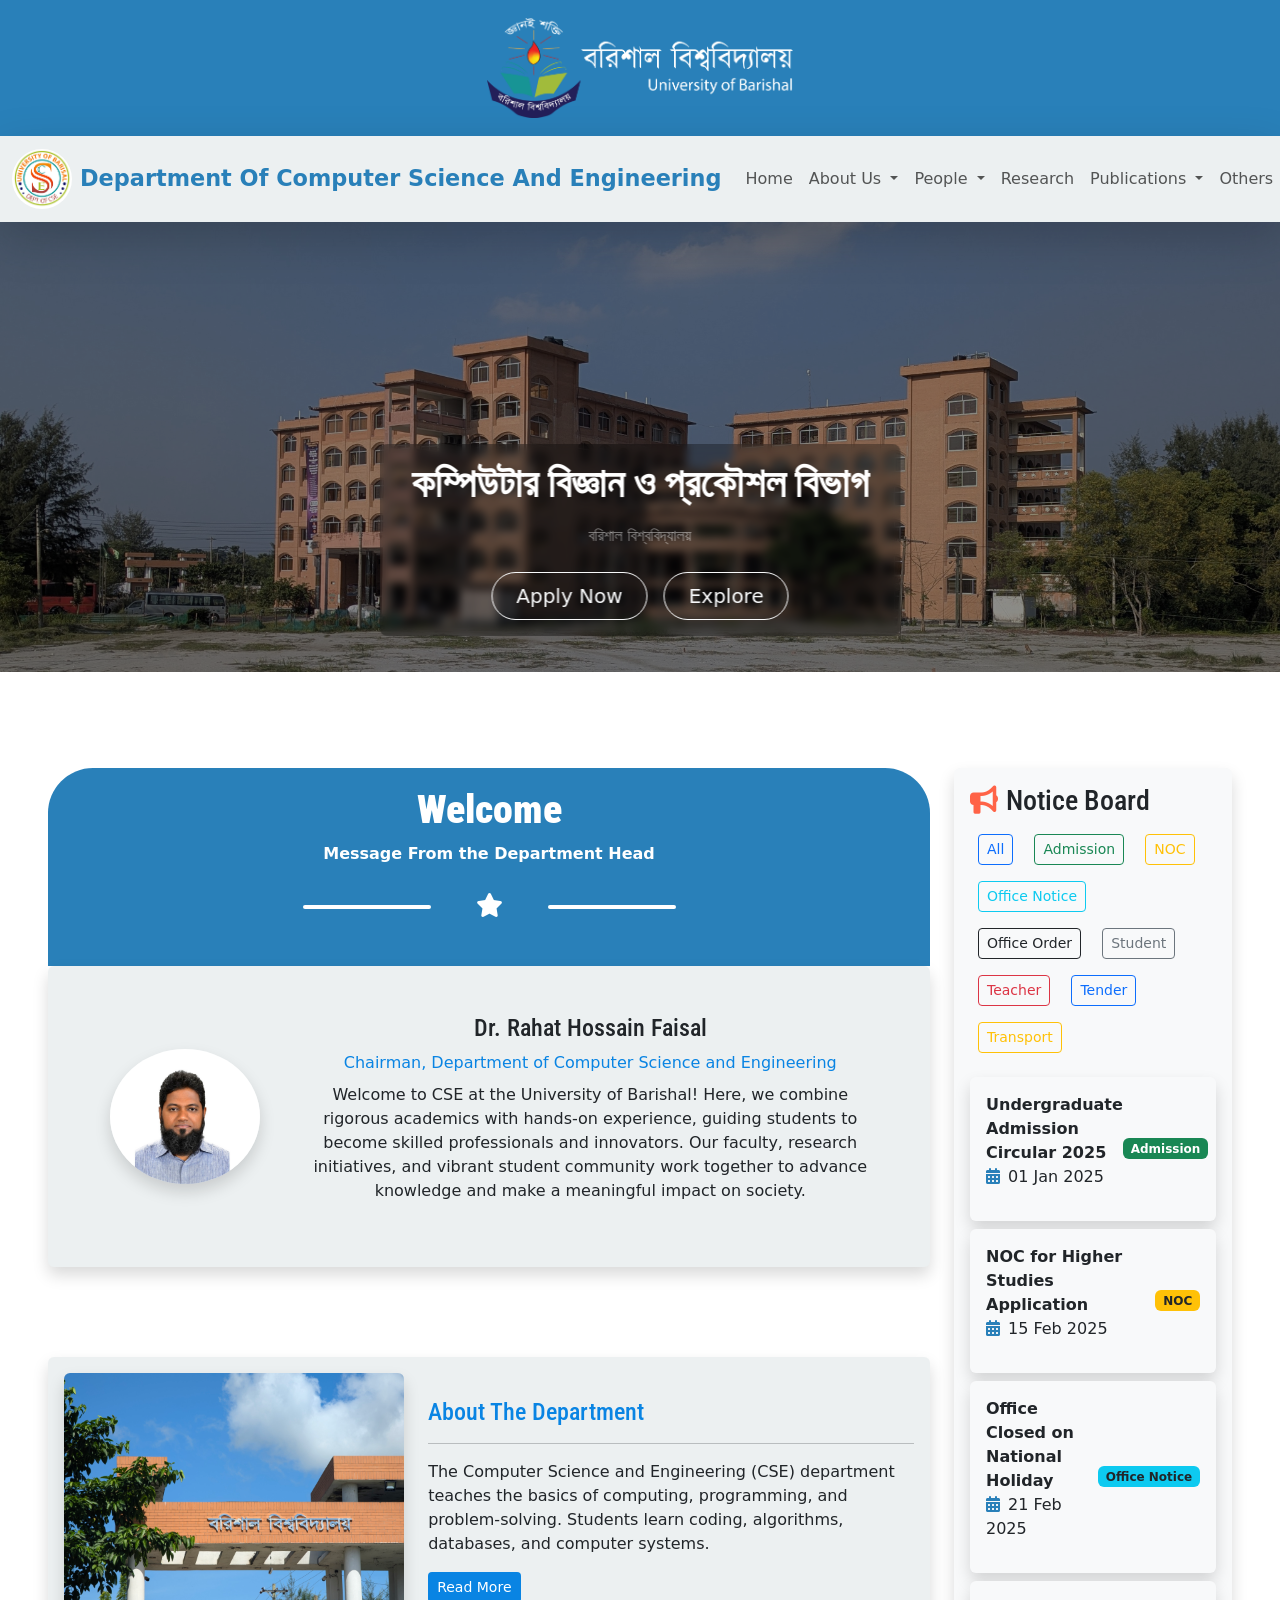
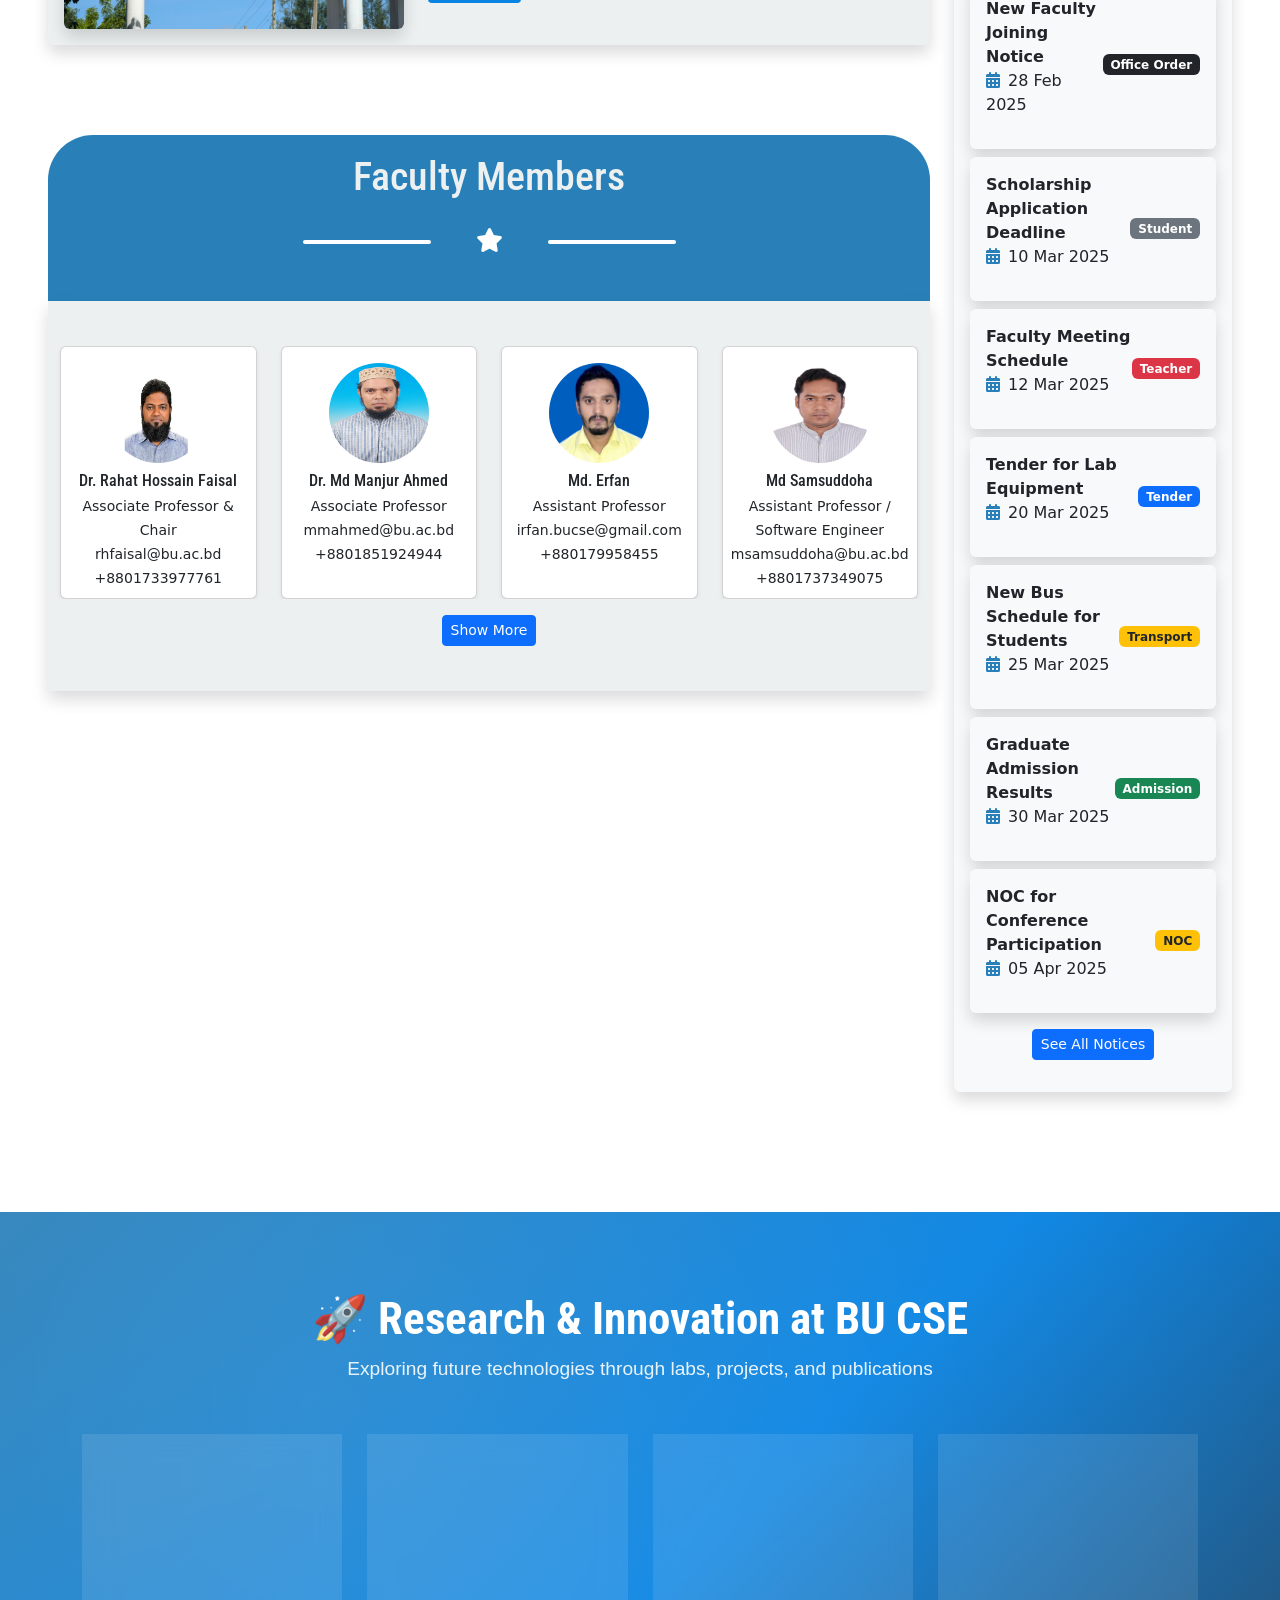
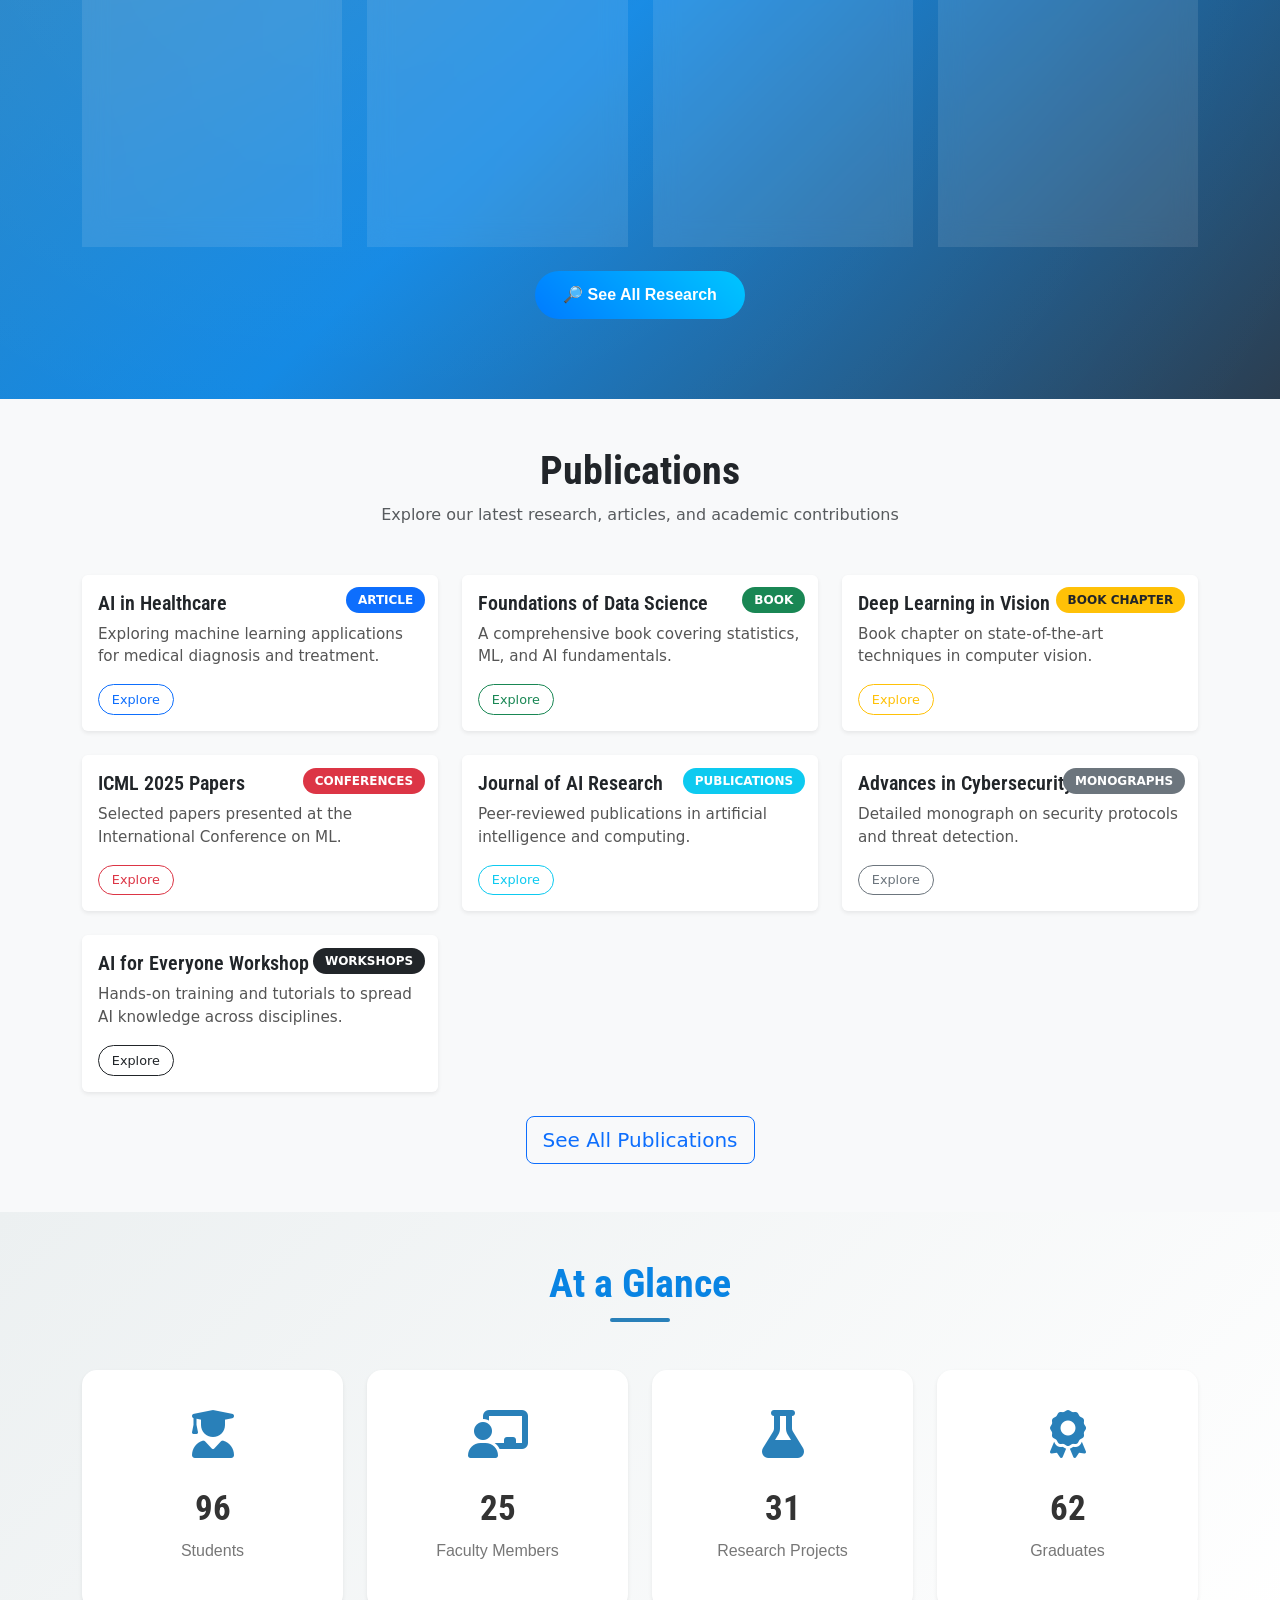
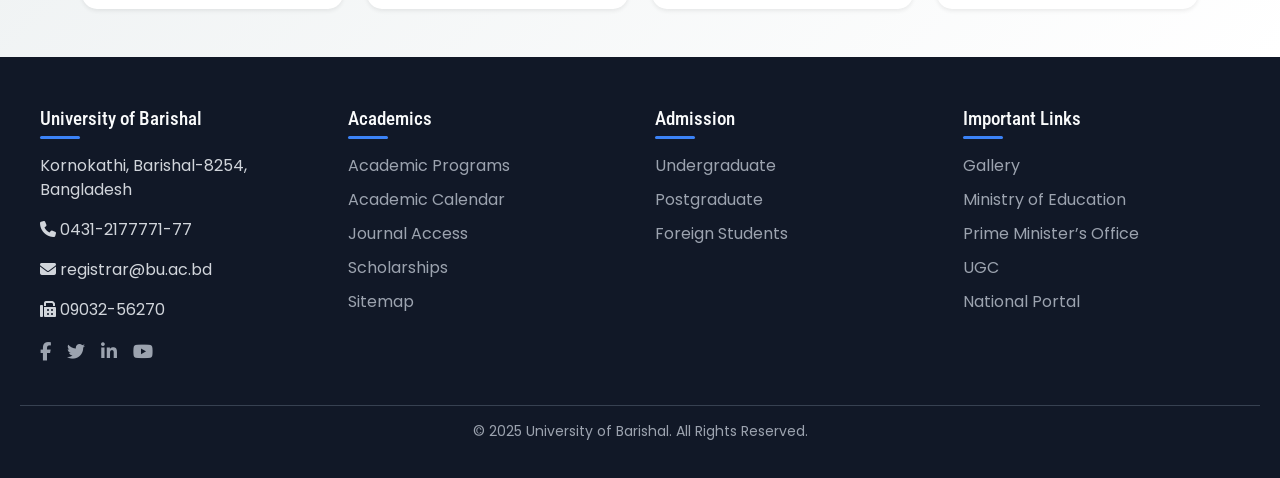
==== index.html @ ca5738fb "ADD All file" ====
<!DOCTYPE html>
<html lang="en">
<head>
    <meta charset="UTF-8">
    <meta name="viewport" content="width=device-width, initial-scale=1.0, maximum-scale=1.0, user-scalable=no">

    
    <link rel="stylesheet" href="style.css">
    
    <link rel="stylesheet" href="https://cdnjs.cloudflare.com/ajax/libs/font-awesome/6.4.0/css/all.min.css">
    <link rel="stylesheet" href="https://cdn.jsdelivr.net/npm/bootstrap-icons@1.10.5/font/bootstrap-icons.css">
    <link href="https://cdn.jsdelivr.net/npm/bootstrap@5.3.7/dist/css/bootstrap.min.css" rel="stylesheet" integrity="sha384-LN+7fdVzj6u52u30Kp6M/trliBMCMKTyK833zpbD+pXdCLuTusPj697FH4R/5mcr" crossorigin="anonymous">
    <link href="https://fonts.googleapis.com/css2?family=Poppins:wght@700&display=swap" rel="stylesheet">
    <link href="https://fonts.googleapis.com/css2?family=Roboto+Condensed:wght@400;700&display=swap" rel="stylesheet">

    <!-- AOS CSS -->
<link href="https://cdn.jsdelivr.net/npm/aos@2.3.4/dist/aos.css" rel="stylesheet">

<!-- AOS JS -->
<script src="https://cdn.jsdelivr.net/npm/aos@2.3.4/dist/aos.js"></script>


<link rel="icon" href="img/bu_logo.png" type="image/x-icon">


    <title>Home |  BU CSE </title>

</head>


<body>


    
    <!-- navbar cover -->
<div class="nav_cover" >
    <a href="index.html" class="navbar-brand ">
        <img data-aos="fade-left" src="img/cover_logo.png" class="img-fluid " alt="Bu_logo" style="max-height: 100px; width:auto;">
    </a>
</div>




<!-- Bootstrap Navbar -->
<nav class="navbar navbar-expand-lg sticky-top shadow-lg" id="nav_bar">
  <div class="container-fluid">

    <!-- Logo + Department Name -->
    <a class="navbar-brand d-flex align-items-center" href="index.html">
      <img src="img/cse.jpg" alt="Bu_logo" style="max-height: 60px; width:auto; border-radius: 50%;" class="me-2">
      <span class="dept_name d-none d-md-inline" data-aos="slide-down">Department Of Computer Science And Engineering</span>
    </a>

    <!-- Hamburger Button for Mobile -->
    <button class="navbar-toggler" type="button" data-bs-toggle="collapse" data-bs-target="#navbarMenu" 
      aria-controls="navbarMenu" aria-expanded="false" aria-label="Toggle navigation">
      <span class="navbar-toggler-icon"></span>
    </button>

    <!-- Collapsible Menu -->
    <div class="collapse navbar-collapse" id="navbarMenu">
      <ul class="navbar-nav ms-auto mb-2 mb-lg-0">

        <!-- Home -->
        <li class="nav-item">
          <a class="nav-link" href="index.html">Home</a>
        </li>

        <!-- About Us -->
        <li class="nav-item dropdown">
          <a class="nav-link dropdown-toggle" href="#" id="aboutDropdown" role="button" data-bs-toggle="dropdown">
            About Us
          </a>
          <ul class="dropdown-menu">
            <li><a class="dropdown-item" href="#head-message">Message From Department Head</a></li>
            <li><a class="dropdown-item" href="#about-department">About The Department </a></li>
            <li><a class="dropdown-item" href="about.html">Vision & Mission</a></li>
            <li><a class="dropdown-item" href="about.html">Achievements</a></li>
          </ul>
        </li>

        <!-- Faculty -->
        <li class="nav-item dropdown">
          <a class="nav-link dropdown-toggle" href="#" id="facultyDropdown" role="button" data-bs-toggle="dropdown">
            People
          </a>
          <ul class="dropdown-menu">
            <li><a class="dropdown-item" href="people.html">Faculty</a></li>
            <li><a class="dropdown-item" href="people.html">Officers</a></li>
            <li><a class="dropdown-item" href="people.html">Staff</a></li>
          </ul>
        </li>


           <!-- Research -->
        <li class="nav-item">
          <a class="nav-link " href="research.html" >
            Research
          </a>
        </li>



    <!-- Programs -->
        <li class="nav-item dropdown">
          <a class="nav-link dropdown-toggle" href="#" id="programsDropdown" role="button" data-bs-toggle="dropdown">
            Publications
          </a>
          <ul class="dropdown-menu">
                <li><a class="dropdown-item" href="publication.html">Articles</a></li>
                <li><a class="dropdown-item" href="publication.html">Books</a></li>
                <li><a class="dropdown-item" href="publication.html">Book Chapters</a></li>
                <li><a class="dropdown-item" href="publication.html">Conferences</a></li>
                <li><a class="dropdown-item" href="publication.html">Publications</a></li>
                <li><a class="dropdown-item" href="publication.html">Monographs</a></li>
                <li><a class="dropdown-item" href="publication.html">Workshops</a></li>
        </ul>

        </li>

      <!-- Faculty -->
        <li class="nav-item dropdown">
          <a class="nav-link dropdown-toggle" href="#" id="facultyDropdown" role="button" data-bs-toggle="dropdown">
            Others
          </a>
          <ul class="dropdown-menu">
            <li><a class="dropdown-item" href="Curriculum.html">Curriculum</a></li>
            <li><a class="dropdown-item" href="Seminar.html"> Seminar/Workshop</a></li>
            <li><a class="dropdown-item" href="Chitizens.html">Chitizens Charter</a></li>
            <li><a class="dropdown-item" href="Alumni.html">Alumni</a></li>

          </ul>
        </li>
    
        <!-- Contact -->
        <li class="nav-item">
          <a class="nav-link" href="contact.html">Contact</a>
        </li>

      </ul>
    </div>
  </div>
</nav>



<!-- here start the Slideshow -->



<div class="slideshow" data-aos="flip-up">
</div>


<span class="slideshow_content text-center">
  <h1 data-aos="fade-down" class="fw-bold text-white mb-3">
    কম্পিউটার বিজ্ঞান ও প্রকৌশল বিভাগ
  </h1>
  <p data-aos="fade-up" class="text-white-50 mb-4">
    বরিশাল বিশ্ববিদ্যালয়
  </p>
  
  <div data-aos="zoom-in" class="d-flex justify-content-center gap-3">
    <a href="#" class="btn btn-outline-light btn-lg px-4 rounded-pill custom-btn">
      Apply Now
    </a>
    <a href="#" class="btn btn-outline-light btn-lg px-4 rounded-pill custom-btn">
      Explore
    </a>
  </div>
</span>








<!-- here Start the main part -->


<section class="container-fluid my-5 p-5 ">

  <div class="row">

    <!-- Main Content (80%) -->
    <div class="col-12 col-lg-9 mb-4">


      <div class="welcome-info">
        <h1>Welcome</h1>
        <b>Message From the Department Head</b>

      <div class="devide">
        <div class="bar"> </div>
        <div><i class="fas fa-star" style="color: #fff; font-size:1.5rem"></i></div>
        <div class="bar"> </div>

      </div>

      </div>
      
     

<!-- Chairman Section -->
<section data-aos="fade-left" id="head-message" class="welcome container-fluid p-5 shadow rounded shine">

  <div class="row align-items-center">
    <!-- Image / Profile -->
    <div class="col-md-3 text-center">
      <span class="image">
        <img src="img/chairman.jpg" alt="Chairman" class="img-fluid rounded-circle shadow" style="max-width:150px;">
      </span>
    </div>

    <!-- Info -->
    <div class="col-md-9 chairman_info">
      <h1 class="h4">Dr. Rahat Hossain Faisal</h1>
      <p class=" mb-2 post"  >Chairman, Department of Computer Science and Engineering</p>
      <p>
        Welcome to CSE at the University of Barishal! Here, 
        we combine rigorous academics with hands-on experience, 
        guiding students to become skilled professionals and innovators. 
        Our faculty, research initiatives,
        and vibrant student community work together to advance knowledge and make a meaningful impact on society.
      </p>
    </div>
  </div>

</section>


<!-- About Section -->
<section data-aos="fade-up" class="mt-4" id="about-department">
  <div class="about shadow shine p-3 rounded">
    <div class="row g-4 align-items-center">

      <!-- Image -->
      <div class="col-12 col-md-5 text-center">
        <img class="img-fluid rounded shadow" src="img/slide1.jpg" alt="">
      </div>

      <!-- Content -->
      <div class="col-12 col-md-7 about-content">
        <h1 class="h4 text-center text-md-start">About The Department</h1>
        <hr>
        <p>
          The Computer Science and Engineering (CSE) department teaches the basics of computing, programming, and problem-solving. 
          Students learn coding, algorithms, databases, and computer systems.
        </p>
        <p id="moreText" style="display: none;">
          The department also covers modern topics like Artificial Intelligence and Cybersecurity. 
          Practical labs and projects help students improve technical skills. 
          Graduates can work in software development, data analysis, or IT fields. 
          CSE is a fast-growing area that prepares students for technology-driven careers.
        </p>
        <div class="text-center text-md-start">
          <button class="btn  btn-sm" id="readMoreBtn" style="background-color: #0984e3; color:white;">Read More</button>
        </div>
      </div>

    </div>
  </div>
</section>







  <div class="faculty-start">


<h1>Faculty Members</h1>
 <div class="devide">
        <div class="bar"> </div>
        <div><i class="fas fa-star" style="color: #fff; font-size:1.5rem"></i></div>
        <div class="bar"> </div>

      </div>

  </div>

<section class="faculty container  shadow  " id="faculty">

  <div class="row g-4" id="facultyRow">

    <!-- Faculty Card 1 (Chair) -->
    <div class="col-12 col-md-6 col-lg-3 faculty-card shine " data-aos="fade-up">
      <div class="card h-100 shadow-sm text-center">
        <img src="img/chairman.jpg" class="card-img-top img-fluid rounded-circle mx-auto mt-3" style="width:100px; height:100px;" alt="Dr. Rahat Hossain Faisal">
        <div class="card-body p-2">
          <h6 class="card-title mb-1">Dr. Rahat Hossain Faisal</h6>
          <p class="mb-0"><small>Associate Professor & Chair</small></p>
          <p class="mb-0"><small>rhfaisal@bu.ac.bd</small></p>
          <p class="mb-0"><small>+8801733977761</small></p>
        </div>
      </div>
    </div>

    <!-- Faculty Card 2 (Associate Professor) -->
    <div class="col-12 col-md-6 col-lg-3 faculty-card shine " data-aos="fade-up">
      <div class="card h-100 shadow-sm text-center">
        <img src="img/monjur.jpg" class="card-img-top img-fluid rounded-circle mx-auto mt-3" style="width:100px; height:100px;" alt="Dr. Md Manjur Ahmed">
        <div class="card-body p-2">
          <h6 class="card-title mb-1">Dr. Md Manjur Ahmed</h6>
          <p class="mb-0"><small>Associate Professor</small></p>
          <p class="mb-0"><small>mmahmed@bu.ac.bd</small></p>
          <p class="mb-0"><small>+8801851924944</small></p>
        </div>
      </div>
    </div>

    <!-- Faculty Card 3 (Assistant Professor) -->
    <div class="col-12 col-md-6 col-lg-3 faculty-card shine " data-aos="fade-up">
      <div class="card h-100 shadow-sm text-center">
        <img src="img/irfan.jpeg" class="card-img-top img-fluid rounded-circle mx-auto mt-3" style="width:100px; height:100px;" alt="Md. Erfan">
        <div class="card-body p-2">
          <h6 class="card-title mb-1">Md. Erfan</h6>
          <p class="mb-0"><small>Assistant Professor</small></p>
          <p class="mb-0"><small>irfan.bucse@gmail.com</small></p>
          <p class="mb-0"><small>+880179958455</small></p>
        </div>
      </div>
    </div>

    <!-- Faculty Card 4 (Assistant Professor) -->
    
    <div class="col-12 col-md-6 col-lg-3 faculty-card shine " data-aos="fade-up">
      <div class="card h-100 shadow-sm text-center">
        <img src="img/sams.jpg" class="card-img-top img-fluid rounded-circle mx-auto mt-3" style="width:100px; height:100px;" alt="Md Samsuddoha">
        <div class="card-body p-2">
          <h6 class="card-title mb-1">Md Samsuddoha</h6>
          <p class="mb-0"><small>Assistant Professor / Software Engineer</small></p>
          <p class="mb-0"><small>msamsuddoha@bu.ac.bd</small></p>
          <p class="mb-0"><small>+8801737349075</small></p>


       
          
        </div>
      </div>
    </div>

    <!-- Hidden Faculty Cards -->
    <div class="col-12 col-md-6 col-lg-3 faculty-card shine d-none" data-aos="fade-up">
      <div class="card h-100 shadow-sm text-center">
        <img src="img/mustafij.jpg" class="card-img-top img-fluid rounded-circle mx-auto mt-3" style="width:100px; height:100px;" alt="Md Mostafijur Rahman">
        <div class="card-body p-2">
          <h6 class="card-title mb-1">Md Mostafijur Rahman</h6>
          <p class="mb-0"><small>Assistant Professor</small></p>
          <p class="mb-0"><small>mostafij.csebu@gmail.com</small></p>
          <p class="mb-0"><small>+8801739097182</small></p>
        

        </div>
      </div>
    </div>

    <div class="col-12 col-md-6 col-lg-3 faculty-card shine d-none" data-aos="fade-up">
      <div class="card h-100 shadow-sm text-center">
        <img src="img/tania.jpg" class="card-img-top img-fluid rounded-circle mx-auto mt-3" style="width:100px; height:100px;" alt="Dr. Tania Islam">
        <div class="card-body p-2">
          <h6 class="card-title mb-1">Dr. Tania Islam</h6>
          <p class="mb-0"><small>Assistant Professor</small></p>
          <p class="mb-0"><small>tania.bd.09@gmail.com</small></p>
          <p class="mb-0"><small>+8801059505136</small></p>
        </div>
      </div>
    </div>

    <div class="col-12 col-md-6 col-lg-3 faculty-card shine d-none" data-aos="fade-up">
      <div class="card h-100 shadow-sm text-center">
        <img src="img/sohely.jpg" class="card-img-top img-fluid rounded-circle mx-auto mt-3" style="width:100px; height:100px;" alt="Sohely Jahan">
        <div class="card-body p-2">
          <h6 class="card-title mb-1">Sohely Jahan</h6>
          <p class="mb-0"><small>Assistant Professor</small></p>
          <p class="mb-0"><small>sojahan@bu.ac.bd</small></p>
          <p class="mb-0"><small>+8801317419066</small></p>
        </div>
      </div>
    </div>

    <div class="col-12 col-md-6 col-lg-3 faculty-card shine d-none" data-aos="fade-up">
      <div class="card h-100 shadow-sm text-center">
        <img src="img/asif.jpg" class="card-img-top img-fluid rounded-circle mx-auto mt-3" style="width:100px; height:100px;" alt="Md. Rashid Al Asif">
        <div class="card-body p-2">
          <h6 class="card-title mb-1">Md. Rashid Al Asif</h6>
          <p class="mb-0"><small>Assistant Professor</small></p>
          <p class="mb-0"><small>mraasif@bu.ac.bd</small></p>
          <p class="mb-0"><small>+8801734528367</small></p>
        </div>
      </div>
    </div>

    <div class="col-12 col-md-6 col-lg-3 faculty-card shine d-none" data-aos="fade-up">
      <div class="card h-100 shadow-sm text-center">
        <img src="img/noor.png" class="card-img-top img-fluid rounded-circle mx-auto mt-3" style="width:100px; height:100px;" alt="Md Mahbub E Noor">
        <div class="card-body p-2">
          <h6 class="card-title mb-1">Md Mahbub E Noor</h6>
          <p class="mb-0"><small>Assistant Professor</small></p>
          <p class="mb-0"><small>mmenoor@bu.ac.bd</small></p>
          <p class="mb-0"><small>+8801718916201</small></p>
        </div>
      </div>
    </div>

  </div>

  <div class="text-center mt-3">
    <button id="showMoreFaculty" class="btn btn-primary btn-sm">Show More</button>
  </div>
</section>





      



    </div>






    <!-- Notice Board / Events (20%) -->
    <div class="col-12 col-lg-3 mb-4">


      <div class="p-3 shadow rounded bg-light">

        
<h3><i class="fas fa-bullhorn" style="color: tomato; margin-right: 8px;"></i>Notice Board</h3>
<!-- Filter Buttons -->
<div class="mb-3">
  <button class="btn btn-sm btn-outline-primary filter-btn m-2" data-type="all">All</button>
  <button class="btn btn-sm btn-outline-success filter-btn m-2 " data-type="Admission">Admission</button>
  <button class="btn btn-sm btn-outline-warning filter-btn m-2 " data-type="NOC">NOC</button>
  <button class="btn btn-sm btn-outline-info filter-btn m-2 " data-type="Office Notice">Office Notice</button>
  <button class="btn btn-sm btn-outline-dark filter-btn m-2 " data-type="Office Order">Office Order</button>
  <button class="btn btn-sm btn-outline-secondary filter-btn m-2 " data-type="Student">Student</button>
  <button class="btn btn-sm btn-outline-danger filter-btn m-2 " data-type="Teacher">Teacher</button>
  <button class="btn btn-sm btn-outline-primary filter-btn m-2 " data-type="Tender">Tender</button>
  <button class="btn btn-sm btn-outline-warning filter-btn m-2 " data-type="Transport">Transport</button>
</div>

<!-- Notices List -->
<ul class="list-unstyled" id="noticeList">

  <!-- Admission -->
  <li data-aos="fade-left">
    <div class="notice_content shadow my-2 p-3 rounded bg-light d-flex justify-content-between align-items-center" data-type="Admission">
      <div>
        <b>Undergraduate Admission Circular 2025</b>
        <p><i class="fas fa-calendar-alt me-2"></i>01 Jan 2025</p>
      </div>
      <span class="badge bg-success">Admission</span>
    </div>
  </li>

  <!-- NOC -->
  <li data-aos="fade-left">
    <div class="notice_content shadow my-2 p-3 rounded bg-light d-flex justify-content-between align-items-center" data-type="NOC">
      <div>
        <b>NOC for Higher Studies Application</b>
        <p><i class="fas fa-calendar-alt me-2"></i>15 Feb 2025</p>
      </div>
      <span class="badge bg-warning text-dark">NOC</span>
    </div>
  </li>

  <!-- Office Notice -->
  <li data-aos="fade-left">
    <div class="notice_content shadow my-2 p-3 rounded bg-light d-flex justify-content-between align-items-center" data-type="Office Notice">
      <div>
        <b>Office Closed on National Holiday</b>
        <p><i class="fas fa-calendar-alt me-2"></i>21 Feb 2025</p>
      </div>
      <span class="badge bg-info text-dark">Office Notice</span>
    </div>
  </li>

  <!-- Office Order -->
  <li data-aos="fade-left">
    <div class="notice_content shadow my-2 p-3 rounded bg-light d-flex justify-content-between align-items-center" data-type="Office Order">
      <div>
        <b>New Faculty Joining Notice</b>
        <p><i class="fas fa-calendar-alt me-2"></i>28 Feb 2025</p>
      </div>
      <span class="badge bg-dark">Office Order</span>
    </div>
  </li>

  <!-- Student -->
  <li data-aos="fade-left">
    <div class="notice_content shadow my-2 p-3 rounded bg-light d-flex justify-content-between align-items-center" data-type="Student">
      <div>
        <b>Scholarship Application Deadline</b>
        <p><i class="fas fa-calendar-alt me-2"></i>10 Mar 2025</p>
      </div>
      <span class="badge bg-secondary">Student</span>
    </div>
  </li>

  <!-- Teacher -->
  <li data-aos="fade-left">
    <div class="notice_content shadow my-2 p-3 rounded bg-light d-flex justify-content-between align-items-center" data-type="Teacher">
      <div>
        <b>Faculty Meeting Schedule</b>
        <p><i class="fas fa-calendar-alt me-2"></i>12 Mar 2025</p>
      </div>
      <span class="badge bg-danger">Teacher</span>
    </div>
  </li>

  <!-- Tender -->
  <li data-aos="fade-left">
    <div class="notice_content shadow my-2 p-3 rounded bg-light d-flex justify-content-between align-items-center" data-type="Tender">
      <div>
        <b>Tender for Lab Equipment</b>
        <p><i class="fas fa-calendar-alt me-2"></i>20 Mar 2025</p>
      </div>
      <span class="badge bg-primary">Tender</span>
    </div>
  </li>

  <!-- Transport -->
  <li data-aos="fade-left">
    <div class="notice_content shadow my-2 p-3 rounded bg-light d-flex justify-content-between align-items-center" data-type="Transport">
      <div>
        <b>New Bus Schedule for Students</b>
        <p><i class="fas fa-calendar-alt me-2"></i>25 Mar 2025</p>
      </div>
      <span class="badge bg-warning text-dark">Transport</span>
    </div>
  </li>

  <!-- More Samples -->
  <li data-aos="fade-left">
    <div class="notice_content shadow my-2 p-3 rounded bg-light d-flex justify-content-between align-items-center" data-type="Admission">
      <div>
        <b>Graduate Admission Results</b>
        <p><i class="fas fa-calendar-alt me-2"></i>30 Mar 2025</p>
      </div>
      <span class="badge bg-success">Admission</span>
    </div>
  </li>

  <li data-aos="fade-left">
    <div class="notice_content shadow my-2 p-3 rounded bg-light d-flex justify-content-between align-items-center" data-type="NOC">
      <div>
        <b>NOC for Conference Participation</b>
        <p><i class="fas fa-calendar-alt me-2"></i>05 Apr 2025</p>
      </div>
      <span class="badge bg-warning text-dark">NOC</span>
    </div>
  </li>

  <!-- See All -->
  <li data-aos="fade-down">
    <div class="text-center mt-3">
      <a href="all-notices.html" class="btn btn-primary btn-sm">See All Notices</a>
    </div>
  </li>

</ul>





      </div>


    </div>


  </div>
</section>




<!-- Research Section -->
<section class="research-section" id="research">
  <div class="container">
    <h2 class="research-title">🚀 Research & Innovation at BU CSE</h2>
    <p class="research-subtitle">Exploring future technologies through labs, projects, and publications</p>

    <div class="research-grid">
      <!-- Lab -->
      <div data-aos="fade-up" class="research-card lab shine">
        <div class="card-icon">🔬</div>
        <h3>AI & Robotics Lab</h3>
        <p>Developing cutting-edge AI models and autonomous systems to solve real-world challenges.</p>
        <p class="publisher"><strong>Lead Researcher:</strong> Dr. A. Rahman</p>
        <a href="#" class="btn-explore">Discover More →</a>
      </div>

      <!-- Project -->
      <div data-aos="fade-up" class="research-card project shine">
        <div class="card-icon">🌆</div>
        <h3>Smart Campus Project</h3>
        <p>IoT-powered monitoring and energy-efficient systems to build a sustainable digital campus.</p>
        <p class="publisher"><strong>Supervisor:</strong> Prof. M. Hasan</p>
        <a href="#" class="btn-explore">View Project →</a>
      </div>

      <!-- Publication -->
      <div data-aos="fade-up" class="research-card publication shine">
        <div class="card-icon">📚</div>
        <h3>Bangla AI Resources</h3>
        <p>Open-source datasets, tools, and benchmarks for advancing Bangla language processing.</p>
        <p class="publisher"><strong>Published by:</strong> BU CSE Research Group</p>
        <a href="#" class="btn-explore">Read Publication →</a>
      </div>

      <!-- Extra Highlight -->
      <div data-aos="fade-up" class="research-card highlight shine">
        <div class="card-icon">⚡</div>
        <h3>Cybersecurity Hub</h3>
        <p>Researching secure networks, cryptography, and AI-based defense mechanisms.</p>
        <p class="publisher"><strong>Coordinator:</strong> Dr. S. Chowdhury</p>
        <a href="#" class="btn-explore">Join Research →</a>
      </div>
    </div>

    <br>
    <!-- See All Button -->
  <div data-aos="fade-up" >
      <a href="research.html" class="btn-see-all" style="z-index: 100;">🔎 See All Research</a>
    </div>
  </div>


</section>






<!-- Publications Section -->
<section class="publications py-5 bg-light">
  <div class="container">
    <!-- Section Title -->
    <div class="text-center mb-5">
      <h2 class="fw-bold display-6">Publications</h2>
      <p class="text-muted">Explore our latest research, articles, and academic contributions</p>
    </div>

    <!-- Publications Grid -->
    <div class="row g-4">
      
      <!-- Publication Card 1 -->
      <div  class="col-12 col-md-6 col-lg-4" data-aos="fade-up">
        <div class="shine-dark-on-light card pub-card h-100 border-0 shadow-sm overflow-hidden">
          <span class="pub-tag bg-primary">Article</span>
          <div class="card-body">
            <h5 class="card-title">AI in Healthcare</h5>
            <p class="card-text">Exploring machine learning applications for medical diagnosis and treatment.</p>
            <a href="#" class="btn btn-sm btn-outline-primary">Explore</a>
          </div>
        </div>
      </div>

      <!-- Publication Card 2 -->
      <div class="col-12 col-md-6 col-lg-4" data-aos="fade-up">
        <div class="shine-dark-on-light card pub-card h-100 border-0 shadow-sm overflow-hidden">
          <span class="pub-tag bg-success">Book</span>
          <div class="card-body">
            <h5 class="card-title">Foundations of Data Science</h5>
            <p class="card-text">A comprehensive book covering statistics, ML, and AI fundamentals.</p>
            <a href="#" class="btn btn-sm btn-outline-success">Explore</a>
          </div>
        </div>
      </div>

      <!-- Publication Card 3 -->
      <div class="col-12 col-md-6 col-lg-4" data-aos="fade-up">
        <div class="shine-dark-on-light card pub-card h-100 border-0 shadow-sm overflow-hidden">
          <span class="pub-tag bg-warning text-dark">Book Chapter</span>
          <div class="card-body">
            <h5 class="card-title">Deep Learning in Vision</h5>
            <p class="card-text">Book chapter on state-of-the-art techniques in computer vision.</p>
            <a href="#" class="btn btn-sm btn-outline-warning">Explore</a>
          </div>
        </div>
      </div>

      <!-- Publication Card 4 -->
      <div class="col-12 col-md-6 col-lg-4" data-aos="fade-up">
        <div class="shine-dark-on-light card pub-card h-100 border-0 shadow-sm overflow-hidden">
          <span class="pub-tag bg-danger">Conferences</span>
          <div class="card-body">
            <h5 class="card-title">ICML 2025 Papers</h5>
            <p class="card-text">Selected papers presented at the International Conference on ML.</p>
            <a href="#" class="btn btn-sm btn-outline-danger">Explore</a>
          </div>
        </div>
      </div>

      <!-- Publication Card 5 -->
      <div class="col-12 col-md-6 col-lg-4" data-aos="fade-up">
        <div class="shine-dark-on-light card pub-card h-100 border-0 shadow-sm overflow-hidden">
          <span class="pub-tag bg-info">Publications</span>
          <div class="card-body">
            <h5 class="card-title">Journal of AI Research</h5>
            <p class="card-text">Peer-reviewed publications in artificial intelligence and computing.</p>
            <a href="#" class="btn btn-sm btn-outline-info">Explore</a>
          </div>
        </div>
      </div>

      <!-- Publication Card 6 -->
      <div class="col-12 col-md-6 col-lg-4" data-aos="fade-up">
        <div class="shine-dark-on-light card pub-card h-100 border-0 shadow-sm overflow-hidden">
          <span class="pub-tag bg-secondary">Monographs</span>
          <div class="card-body">
            <h5 class="card-title">Advances in Cybersecurity</h5>
            <p class="card-text">Detailed monograph on security protocols and threat detection.</p>
            <a href="#" class="btn btn-sm btn-outline-secondary">Explore</a>
          </div>
        </div>
      </div>

      <!-- Publication Card 7 -->
      <div class="col-12 col-md-6 col-lg-4" data-aos="fade-up">
        <div class="shine-dark-on-light card pub-card h-100 border-0 shadow-sm overflow-hidden">
          <span class="pub-tag bg-dark">Workshops</span>
          <div class="card-body">
            <h5 class="card-title">AI for Everyone Workshop</h5>
            <p class="card-text">Hands-on training and tutorials to spread AI knowledge across disciplines.</p>
            <a href="#" class="btn btn-sm btn-outline-dark">Explore</a>
          </div>
        </div>
      </div>

    </div>

    <!-- See All Button -->
    <div class="text-center mt-4">
      <a href="publication.html" class="btn btn-outline-primary btn-lg btn-hover">See All Publications</a>
    </div>
  </div>
</section>



<section class="statistics py-5 bg-light text-center">
  <div class="container">
    <h2 class="mb-5">At a Glance</h2>
    <div class="row g-4 justify-content-center">

      <div class="col-6 col-md-3" data-aos="fade-up">
        <div class="stat-card shadow-sm shine-dark-on-light">
          <div class="icon"><i class="fas fa-user-graduate"></i></div>
          <h3 class="count" data-target="600">0</h3>
          <p>Students</p>
        </div>
      </div>

      <div data-aos="fade-up" class="col-6 col-md-3 ">
        <div class="stat-card shadow-sm shine-dark-on-light">
          <div class="icon"><i class="fas fa-chalkboard-teacher"></i></div>
          <h3 class="count" data-target="25">0</h3>
          <p>Faculty Members</p>
        </div>
      </div>

      <div class="col-6 col-md-3" data-aos="fade-up">
        <div class="stat-card shadow-sm shine-dark-on-light">
          <div class="icon"><i class="fas fa-flask"></i></div>
          <h3 class="count" data-target="150">0</h3>
          <p>Research Projects</p>
        </div>
      </div>

      <div class="col-6 col-md-3" data-aos="fade-up">
        <div class="stat-card shadow-sm shine-dark-on-light">
          <div class="icon"><i class="fas fa-award"></i></div>
          <h3 class="count" data-target="350">0</h3>
          <p>Graduates</p>
        </div>
      </div>

    </div>
  </div>
</section>
















<footer>
  <div class="footer-container">
    <!-- Contact Info -->
    <div>
      <h3>University of Barishal</h3>
      <p>Kornokathi, Barishal-8254, Bangladesh</p>
      <p><i class="fa-solid fa-phone"></i> 0431-2177771-77</p>
      <p><i class="fa-solid fa-envelope"></i> registrar@bu.ac.bd</p>
      <p><i class="fa-solid fa-fax"></i> 09032-56270</p>
      <div class="social-icons">
        <a href="#"><i class="fab fa-facebook-f"></i></a>
        <a href="#"><i class="fab fa-twitter"></i></a>
        <a href="#"><i class="fab fa-linkedin-in"></i></a>
        <a href="#"><i class="fab fa-youtube"></i></a>
      </div>
    </div>

    <!-- Academics -->
    <div>
      <h3>Academics</h3>
      <ul>
        <li><a href="#">Academic Programs</a></li>
        <li><a href="#">Academic Calendar</a></li>
        <li><a href="#">Journal Access</a></li>
        <li><a href="#">Scholarships</a></li>
        <li><a href="#">Sitemap</a></li>
      </ul>
    </div>

    <!-- Admission -->
    <div>
      <h3>Admission</h3>
      <ul>
        <li><a href="#">Undergraduate</a></li>
        <li><a href="#">Postgraduate</a></li>
        <li><a href="#">Foreign Students</a></li>
      </ul>
    </div>

    <!-- Important Links -->
    <div>
      <h3>Important Links</h3>
      <ul>
        <li><a href="#">Gallery</a></li>
        <li><a href="#">Ministry of Education</a></li>
        <li><a href="#">Prime Minister’s Office</a></li>
        <li><a href="#">UGC</a></li>
        <li><a href="#">National Portal</a></li>
      </ul>
    </div>
  </div>

  <div class="bottom-bar">
    <p>© 2025 University of Barishal. All Rights Reserved.</p>
  </div>
</footer>

<a href="#top" id="goUpBtn" class="btn " 
   style="position: fixed; background-color : #2980b9; color : white; bottom: 20px; right: 20px; display: none; z-index: 999;">
  <i class="fas fa-arrow-up"></i>
</a>





<!-- script part -->
    <script  src="navbar.js"> </script>
    <script src="https://cdn.jsdelivr.net/npm/bootstrap@5.3.7/dist/js/bootstrap.bundle.min.js" integrity="sha384-ndDqU0Gzau9qJ1lfW4pNLlhNTkCfHzAVBReH9diLvGRem5+R9g2FzA8ZGN954O5Q" crossorigin="anonymous"></script>
    <script src="script.js"></script>
    



</body>

</html>
---- style.css ----
:root{
    --pc :#2980b9  ;
    --sc : #0984e3;
    --tc :#95a5a6 ;
    --dc : #2c3e50;
    --wc : #ecf0f1;
    --twc : #fff;
    --tdc : #34495e;
}

 html {
    scroll-behavior: smooth;
  }
  
  section{
        scroll-margin-top: 40vh ;

  }

body{
  background-color: var(--wc);   
  overflow-x: hidden;    
}


h1, h2, h3, h4, h5, h6 {
  font-family: 'Roboto Condensed', sans-serif;
}

#nav_bar{
    position: sticky;
    top: 0;
    background-color: var(--wc);
}

.nav a{
    color : var(--tdc);
}

.nav_cover{
    width: 100%;
    background-color: var(--pc);
    display: flex;
    justify-content: center;
    align-items: center;
    padding:2vh 0vh 2vh 0vh ;
    z-index: 1000;
}

.nav_logo{
    display: none;
}

.dept_name {
  font-size: 1.4rem;
  color: var(--pc);
  font-weight: 700;
} 



.section{
    background-color: red;
    height: 500vh;
}

.dropdown ul{
    background-color: rgba(255, 255, 255,.60);
    backdrop-filter: blur(5px);
    box-shadow: .5vh .5vh 2vh var(--dc) ;
    z-index: 1000;
}

.dropdown ul li a:hover{
background-color: var(--wc);
}



#nav_bar {
  transition: transform 0.4s ease, opacity 0.4s ease;
}

.hide-navbar {
  opacity: 0;
  transform: translateY(-100%);
}

.show-navbar {
  opacity: 1;
  transform: translateY(0);
}



/* Glass dropdown */
.dropdown-menu {
  background: rgba(255, 255, 255, 0.1); /* transparent glass */
  backdrop-filter: blur(8px);
  border: 1vh solid rgba(255, 255, 255);
  position: relative;
  overflow: hidden;
}


/* Light passing effect behind content */
.dropdown-menu::before {
  content: "";
  position: absolute;
  top: -50%;
  left: -75%;
  width: 10%;
  height: 200%;
  background: rgba(255, 255, 255, 0.5);
  transform: rotate(25deg);
  filter: blur(2vh);
  animation: lightPass 2s linear infinite;

  /* send behind content */
  z-index: 0;
  pointer-events: none;
}

/* Ensure dropdown items stay above the light */
.dropdown-item {
  position: relative;
  z-index: 1; /* above the light */
}

/* Animation for light passing */
@keyframes lightPass {
  0% {
    left: -75%;
  }
  100% {
    left: 125%;
  }
}




.slideshow {
  position: relative;
  height: 50vh;
  overflow: hidden; /* ensures zoomed image doesn't overflow */
}

.slideshow::before {
  content: "";
  position: absolute;
  top: 0; left: 0;
  width: 100%; height: 100%;
  background-image: url(img/slide2.jpg);
  background-size: cover;
  background-position: top;
  background-repeat: no-repeat;
  transition: transform 1s ease-in-out;
  z-index: -1; /* behind the content */

  /* Color overlay */
  background-color: #00000072; /* dark filter */
  background-blend-mode: overlay; /* blends color with image */
}

.slideshow:hover::before {
  transform: scale(1.2); /* zoom effect on hover */
}


.slideshow_content {
  position: absolute;        
  top: 60%;                   
  left: 50%;                  
  transform: translate(-50%, -50%);
  text-align: center;
  color: var(--wc);          
  z-index: 10;                /* on top */
  padding: 1rem 2rem;
  background-color: rgba(0, 0, 0, 0.3); 
  border-radius: 8px; 
  backdrop-filter: blur(4px);
  overflow: hidden;           /* contain light effect */
}

.slideshow_content::after {
  content: "";
  position: absolute;
  top: -50%;
  left: -75%;
  width: 15%;                  /* width of light streak */
  height: 200%;
  background: rgba(255, 255, 255, 0.3); /* soft white light */
  transform: rotate(25deg);
  filter: blur(2vh);
  animation: lightPass 5s linear infinite;
  z-index: 0;                  /* above background but below text */
  pointer-events: none;  
}

 .custom-btn {
    border-width: 2px;
    transition: all 0.3s ease;
  }
  .custom-btn:hover {
    background-color: white;
    color: black !important;
    box-shadow: 0 0 15px rgba(255,255,255,0.6);
  }



.navbar-nav > li > a:hover 
{
  color: var(--pc);
  border-bottom: 2px solid var(--pc);
}





.notice_content
{
  background-color: var(--wc);
  padding: 1vw;
  border-radius: 2vh;
  transition: .3s;
    position: relative;
  overflow: hidden; /* keep shine inside */

}

.notice_content h1{
  font: .5rem;
}

.notice_content:hover
{
  transform: scale(1.02);
}


.notice_content::before {
  content: "";
  position: absolute;
  top: 0;
  left: -75%; /* start outside */
  width: 50%;
  height: 100%;
  background: linear-gradient(
    120deg,
    transparent,
    rgba(255, 255, 255, 0.6),
    transparent
  );
  transform: skewX(-25deg); /* slanted shine */
  z-index: 1;
}



.notice_content:hover::before {
  animation: shine 1s ease forwards;
}

@keyframes shine {
  0% {
    left: -75%;
  }
  100% {
    left: 125%;
  }
}



.welcome
{
  text-align: center;
  background-color : var(--wc);

}

.chairman_info .post
{
  color: var(--sc);
}

.chairman_info span p{
  color: var(--sc);
}

.chairman_info .image
{
  display: inline-block;
  width: 20vh;
  height: 20vh;
  border-radius: 50%;
  background-image: url(img/chairman.jpg);
  background-size: cover;
  background-position: top;
  background-repeat: no-repeat;
  border: 1vh solid var(--pc);
  margin : 5vh;
}

.chairman_info .image img{
  width: 20vh;
}


.welcome-info
{
text-align: center;
background-color: var(--pc);
padding: 2vh;
color : var(--twc);
border-radius: 5vh 5vh 0vh 0vh;

}

.welcome-info h1{

  font-weight: 1000;
  color: var(--twc);
}



.devide{
  display: flex;
  justify-content: center;
  align-items: center;
  margin : 3vh;
}


.devide .bar{
  display: inline-block;
  height: .5vh;
  width: 10vw;
  margin-left: 5vh;
  margin-right: 5vh;
  border-radius: 5vh;
  background-color: white;

}

.devide i{
  animation: star_rotate 10s linear infinite ;
}


@keyframes star_rotate {
  0% {
    transform: rotate(0deg);
  }
  100% {
    transform: rotate(360deg);
  }
}


.about{
  display: flex;
  justify-content: center;
  align-items: center;
  margin-top: 10vh;
  overflow: hidden;
  border-radius: 10vh;
  transition: .4s;
  background-color: var(--wc);
}

.about:hover{
  transform: scale(1.02);
}

.about .about-content h1{
  color: var(--sc);
}

.about .image img
{
  width: 40vw;
  height: 50vh;
  border-radius: 10vh 0vh 0vh 10vh;
  overflow: hidden;

}




/* Light-passing hover template */
.shine {
  position: relative;
  overflow: hidden;              /* keep sweep inside */
  z-index: 0;                    /* create a stacking context */
  --shine-angle: 75deg;          /* tweak if you like */
  --shine-opacity: .45;          /* 0–1 */
  --shine-width: 55%;            /* sweep thickness */
  --shine-duration: 1500ms;       /* animation time */
}

.shine::after {
  content: "";
  position: absolute;
  inset: -10% calc(-1 * var(--shine-width)) -10% calc(-1 * var(--shine-width));
  background: linear-gradient(
    var(--shine-angle),
    transparent,
    rgba(255,255,255,var(--shine-opacity)),
    transparent
  );
  transform: translateX(-120%) skewX(-20deg);
  pointer-events: none;          /* never block clicks/hover */
  mix-blend-mode: screen;        /* bright white sweep effect */
}

/* trigger on hover + keyboard focus */
.shine:hover::after,
.shine:focus-visible::after {
  animation: shine-sweep var(--shine-duration) ease-out forwards;
}

@keyframes shine-sweep {
  to { transform: translateX(140%) skewX(-20deg); }
}

/* Respect users who prefer reduced motion */
@media (prefers-reduced-motion: reduce) {
  .shine:hover::after,
  .shine:focus-visible::after { animation: none; }
}


/* Dark shine effect for light cards */
.shine-dark-on-light {
  position: relative;
  overflow: hidden;              
  z-index: 0;                    
  --shine-angle: 75deg;          
  --shine-opacity: 0.15;        /* subtle dark overlay */
  --shine-width: 60%;            
  --shine-duration: 1500ms;       
}

.shine-dark-on-light::after {
  content: "";
  position: absolute;
  inset: -10% calc(-1 * var(--shine-width)) -10% calc(-1 * var(--shine-width));
  background: linear-gradient(
    var(--shine-angle),
    transparent,
    rgba(0,0,0,var(--shine-opacity)),
    transparent
  );
  transform: translateX(-120%) skewX(-20deg);
  pointer-events: none;          
  mix-blend-mode: multiply;      /* dark effect on light background */
  border-radius: inherit;        /* matches parent border radius */
}

/* trigger on hover + keyboard focus */
.shine-dark-on-light:hover::after,
.shine-dark-on-light:focus-visible::after {
  animation: dark-shine-sweep var(--shine-duration) ease-out forwards;
}

@keyframes dark-shine-sweep {
  to { transform: translateX(140%) skewX(-20deg); }
}

/* Respect users who prefer reduced motion */
@media (prefers-reduced-motion: reduce) {
  .shine-dark-on-light:hover::after,
  .shine-dark-on-light:focus-visible::after { animation: none; }
}



.faculty
{
  background-color: var(--wc);
  text-align: center;
    padding: 5vh;


}

.faculty-start
{
  text-align: center;
  background-color: var(--pc);
  color: var(--wc);
  padding: 2vh;
  border-radius: 5vh 5vh 0vh 0vh;
  margin-top : 10vh;
}

.fa-calendar-alt
{
  color : var(--pc);  
}



  footer {
    background: #111827;
    color: #d1d5db;
    padding: 50px 20px 20px;
    font-family: "Poppins", sans-serif;
  }

  footer .footer-container {
    display: grid;
    grid-template-columns: repeat(auto-fit, minmax(220px, 1fr));
    gap: 30px;
    max-width: 1200px;
    margin: auto;
  }

  footer h3 {
    color: #f9fafb;
    margin-bottom: 15px;
    font-size: 1.2rem;
    position: relative;
  }

  footer h3::after {
    content: "";
    display: block;
    width: 40px;
    height: 3px;
    background: #3b82f6;
    margin-top: 6px;
    border-radius: 2px;
    transition: width 0.3s ease;
  }

  footer h3:hover::after {
    width: 80px;
  }

  footer ul {
    list-style: none;
    padding: 0;
  }

  footer ul li {
    margin-bottom: 10px;
  }

  footer ul li a {
    color: #9ca3af;
    text-decoration: none;
    transition: color 0.3s ease, padding-left 0.3s ease;
    display: inline-block;
  }

  footer ul li a:hover {
    color: #3b82f6;
    padding-left: 6px;
  }

  footer .social-icons a {
    display: inline-block;
    margin-right: 12px;
    font-size: 18px;
    color: #9ca3af;
    transition: color 0.3s ease, transform 0.3s ease;
  }

  footer .social-icons a:hover {
    color: #3b82f6;
    transform: scale(1.2);
  }

  footer .bottom-bar {
    text-align: center;
    margin-top: 40px;
    padding-top: 15px;
    border-top: 1px solid #374151;
    font-size: 14px;
    color: #9ca3af;
  }

  /* Responsive */
  @media (max-width: 600px) {
    footer {
      text-align: center;
    }
    footer .social-icons {
      margin-top: 10px;
    }
  }

  #facultyRow .faculty-card
{
  transition: .4s;
}

  #facultyRow .faculty-card:hover
  {
    transform: scale(1.03);
  }


.research-section {
  padding: 80px 20px;
  background: linear-gradient(135deg, var(--pc), var(--sc), var(--dc));
  color: white;
  text-align: center;
  position: relative;
  overflow: hidden;
}

.research-section::before {
  content: "";
  position: absolute;
  width: 150%;
  height: 150%;
  top: -20%;
  left: -20%;
  background: radial-gradient(circle at 30% 30%, rgba(255,255,255,0.1), transparent 70%);
  animation: float 10s infinite linear;
}

@keyframes float {
  0% { transform: rotate(0deg); }
  100% { transform: rotate(360deg); }
}

.research-title {
  font-size: 2.8rem;
  margin-bottom: 10px;
  font-weight: 700;
}

.research-subtitle {
  font-size: 1.2rem;
  margin-bottom: 50px;
  opacity: 0.9;
}

.research-grid {
  display: grid;
  grid-template-columns: repeat(auto-fit, minmax(260px, 1fr));
  gap: 25px;
}

.research-card {
  background: rgba(255, 255, 255, 0.1);
  padding: 25px;
  border-radius: 20px;
  backdrop-filter: blur(12px);
  transition: all 0.4s ease;
  transform: translateY(0);
  cursor: pointer;
  position: relative;
  overflow: hidden;
}

.research-card:hover {
  transform: translateY(-10px) scale(1.05);
  box-shadow: 0 12px 25px rgba(0,0,0,0.3);
  background: rgba(255,255,255,0.15);
}

.card-icon {
  font-size: 3rem;
  margin-bottom: 15px;
  animation: bounce 2s infinite;
}

@keyframes bounce {
  0%, 100% { transform: translateY(0); }
  50% { transform: translateY(-8px); }
}

.research-card h3 {
  font-size: 1.6rem;
  margin-bottom: 10px;
}

.research-card p {
  font-size: 1rem;
  opacity: 0.9;
  margin-bottom: 20px;
}

.btn-explore {
  display: inline-block;
  padding: 10px 20px;
  background: var(--wc);
  color : var(--tdc);

  border-radius: 25px;
  font-weight: 600;
  text-decoration: none;
  transition: all 0.3s ease;
}

.btn-explore:hover {
  background: var(--pc);
  color : var(--twc);
  transform: scale(1.05);
}






/* Publications Section */
.publications {
  position: relative;
  overflow: hidden;
}

/* Card Styling */
.pub-card {
  position: relative;
  transition: transform 0.4s ease, box-shadow 0.4s ease;
}

.pub-card:hover {
  transform: translateY(-5px) scale(1.02);
  box-shadow: 0 1.5rem 3rem rgba(0,0,0,0.2);
}

/* Tag Badges */
.pub-tag {
  position: absolute;
  top: 0.8rem;
  right: 0.8rem;
  font-size: 0.75rem;
  font-weight: 600;
  padding: 0.25rem 0.75rem;
  border-radius: 50px;
  text-transform: uppercase;
  color: #fff;
  transition: transform 0.3s ease;
}

.pub-card:hover .pub-tag {
  transform: scale(1.1);
}

/* Card Title */
.pub-card .card-title {
  font-size: 1.25rem;
  font-weight: 600;
  margin-bottom: 0.5rem;
  transition: color 0.3s ease;
}

.pub-card:hover .card-title {
  color: #ff6b6b;
}

/* Card Text */
.pub-card .card-text {
  font-size: 0.95rem;
  color: #555;
  line-height: 1.5;
}

/* Buttons */
.pub-card .btn {
  font-size: 0.8rem;
  padding: 0.3rem 0.8rem;
  border-radius: 50px;
  transition: transform 0.3s ease, box-shadow 0.3s ease;
}

.pub-card .btn:hover {
  transform: translateY(-2px);
  box-shadow: 0 0.5rem 1rem rgba(0,0,0,0.15);
}

/* Responsive adjustments */
@media (max-width: 768px) {
  .pub-card .card-title {
    font-size: 1rem;
  }
  .pub-card .card-text {
    font-size: 0.85rem;
  }
  .pub-card .btn {
    font-size: 0.75rem;
  }
}





.statistics {
  background: linear-gradient(135deg, var(--wc), var(--twc));
  color: #333;
  font-family: 'Roboto', sans-serif;
}

.statistics h2 {
  font-weight: 700;
  font-size: 2.5rem;
  color: var(--sc);
  position: relative;
}

.statistics h2::after {
  content: "";
  display: block;
  width: 60px;
  height: 4px;
  background: var(--pc);
  margin: 10px auto 0;
  border-radius: 2px;
}

.stat-card {
  background: #fff;
  border-radius: 15px;
  padding: 30px 20px;
  transition: all 0.4s ease;
  position: relative;
  overflow: hidden;
  cursor: pointer;
}

.stat-card:hover {
  transform: translateY(-10px);
  box-shadow: 0 20px 40px rgba(0,0,0,0.1);
}

.stat-card .icon {
  font-size: 3rem;
  color: var(--pc);
  margin-bottom: 15px;
  transition: transform 0.4s ease;
}

.stat-card:hover .icon {
  transform: rotate(20deg) scale(1.2);
}

.stat-card h3 {
  font-size: 2.2rem;
  font-weight: 700;
  margin: 0 0 10px;
  color: #333;
}

.stat-card p {
  font-size: 1rem;
  color: #777;
}

@media (max-width: 768px) {
  .stat-card {
    padding: 25px 15px;
  }

  .stat-card .icon {
    font-size: 2.5rem;
  }

  .stat-card h3 {
    font-size: 2rem;
  }
}

@media (max-width: 480px) {
  .stat-card {
    padding: 20px 10px;
  }

  .stat-card .icon {
    font-size: 2rem;
  }

  .stat-card h3 {
    font-size: 1.8rem;
  }
}


/* Publisher styling */
.publisher {
  font-size: 0.9rem;
  color: #555;
  margin-top: 8px;
  font-style: italic;
}

/* See All button */
.btn-see-all {
  display: inline-block;
  padding: 12px 28px;
  background: linear-gradient(45deg, #007bff, #00c6ff);
  color: #fff;
  border-radius: 30px;
  font-weight: 600;
  text-decoration: none;
  transition: all 0.3s ease;
}

.btn-see-all:hover {
  background: linear-gradient(45deg, #0056b3, #0099cc);
  transform: translateY(-3px) scale(1.05);
  box-shadow: 0 6px 20px rgba(0, 123, 255, 0.3);
}





.vision-mission {
  background: linear-gradient(135deg, #f9f9ff, #eef5ff);
}

.vision-card, .mission-card {
  border-radius: 20px;
  border: none;
  position: relative;
  transition: all 0.4s ease-in-out;
  background: white;
}

.vision-card:hover, .mission-card:hover {
  transform: translateY(-10px) scale(1.02);
  box-shadow: 0 20px 40px rgba(0,0,0,0.15);
}

.text-gradient {
  background: linear-gradient(45deg, #ff4b2b, #ff416c, #007bff, #00c6ff);
  -webkit-background-clip: text;
  -webkit-text-fill-color: transparent;
}

.card ul li {
  margin-bottom: 8px;
  list-style: "✅ ";
}

.icon-box {
  animation: pulse 2s infinite;
}

@keyframes pulse {
  0%, 100% { transform: scale(1); opacity: 1; }
  50% { transform: scale(1.15); opacity: 0.7; }
}




.achievements {
  background: #f8f9fa;
}

.achievements h2 {
  font-size: 2.5rem;
  color: #333;
}

.achievement-card {
  background: white;
  border-radius: 20px;
  padding: 30px 20px;
  text-align: center;
  color: #fff;
  position: relative;
  overflow: hidden;
  transition: all 0.4s ease-in-out;
  box-shadow: 0 10px 20px rgba(0,0,0,0.15);
}

.achievement-card .icon-box {
  font-size: 3rem;
  margin-bottom: 15px;
}

.achievement-card h4 {
  font-weight: bold;
  margin-bottom: 10px;
  font-size: 1.3rem;
}

.achievement-card p {
  font-size: 0.9rem;
}

.achievement-card:hover {
  transform: translateY(-10px);
  box-shadow: 0 15px 25px rgba(0,0,0,0.25);
}

/* Colorful Gradients */
.gradient-1 {
  background: linear-gradient(135deg, #ff6a00, #ee0979);
}

.gradient-2 {
  background: linear-gradient(135deg, #36d1dc, #5b86e5);
}

.gradient-3 {
  background: linear-gradient(135deg, #56ab2f, #a8e063);
}

.gradient-4 {
  background: linear-gradient(135deg, #7f00ff, #e100ff);
}




.team-section .section-title {
  font-size: 2rem;
  font-weight: 700;
  color: #343a40;
}

.team-btn {
  border: 2px solid #0d6efd;
  background: #fff;
  color: #0d6efd;
  font-weight: 600;
  margin: 0 5px;
  padding: 8px 20px;
  border-radius: 50px;
  cursor: pointer;
  transition: all 0.3s ease;
}
.team-btn.active, .team-btn:hover {
  background: #0d6efd;
  color: #fff;
}

.group-title {
  font-size: 1.5rem;
  font-weight: 700;
  margin-bottom: 1rem;
  color: #6610f2;
  position: relative;
}
.group-title::after {
  content:"";
  width: 50px;
  height: 3px;
  background: linear-gradient(90deg, #0d6efd, #6610f2);
  display:block;
  margin-top:6px;
  border-radius:2px;
}

.team-card {
  background: #fff;
  border-radius: 15px;
  padding: 20px;
  box-shadow: 0 8px 25px rgba(0,0,0,0.12);
  text-align: center;
  transition: all 0.4s ease;
}

.team-card img {
  width: 100px;
  height: 100px;
  border-radius: 50%;
  margin-bottom: 15px;
  transition: transform 0.4s ease;
}

.team-card:hover img {
  transform: scale(1.1) rotate(5deg);
}

.team-card h5 {
  font-weight: 600;
  margin-bottom: 5px;
}

.team-card p {
  font-size: 0.9rem;
  color: #555;
  margin-bottom: 5px;
}

.team-card:hover {
  transform: translateY(-10px);
  box-shadow: 0 15px 35px rgba(0,0,0,0.25);
}

/* Shine animation */
.shine-dark-on-light {
  position: relative;
  overflow: hidden;
}
.shine-dark-on-light::after {
  content:"";
  position: absolute;
  inset: -10% -50%;
  background: linear-gradient(75deg, transparent, rgba(0,0,0,0.12), transparent);
  transform: translateX(-150%) skewX(-20deg);
  pointer-events: none;
  mix-blend-mode: multiply;
  transition: transform 1s ease;
}
.shine-dark-on-light:hover::after {
  transform: translateX(150%) skewX(-20deg);
}


.fade-in {
  animation: fadeIn 0.6s ease forwards;
}

@keyframes fadeIn {
  from { opacity: 0; transform: translateY(20px); }
  to { opacity: 1; transform: translateY(0); }
}

/* Active button styling */
.team-btn.active {
  background-color: #007bff;
  color: #fff;
  border-color: #007bff;
}



.research-section {
  font-family: 'Roboto', sans-serif;
}

.research-card {
  transition: transform 0.3s ease, box-shadow 0.3s ease, background-color 0.3s ease;
  border-radius: 12px;
}

.research-card:hover {
  transform: translateY(-10px);
  box-shadow: 0 15px 25px rgba(0,0,0,0.2);
  background: #f8f9fa;
}

.card-icon {
  font-size: 2rem;
}

.publisher {
  font-size: 0.85rem;
  color: #555;
}

.btn-outline-primary, .btn-outline-success, .btn-outline-warning, .btn-outline-danger {
  transition: all 0.3s ease;
}

.btn-outline-primary:hover, .btn-outline-success:hover, .btn-outline-warning:hover, .btn-outline-danger:hover {
  transform: scale(1.05);
  text-decoration: none;
}




.bu-research-card {
  
  transition: transform 0.4s ease, box-shadow 0.4s ease;
  border-radius: 12px;
}

.bu-research-card:hover {
  transform: translateY(-5px);
  box-shadow: 0 20px 30px rgba(0,0,0,0.2);
  background: #f8f9fa;
}

.bu-card-icon {
  font-size: 2.2rem;
  transition: transform 0.4s ease;
}


.bu-publisher {
  font-size: 0.85rem;
  color: #555;
}

.bu-research-title {
  color: #333;
}

.bu-research-subtitle {
  color: #666;
}

.btn-outline-primary, .btn-outline-success, .btn-outline-warning, .btn-outline-danger, .btn-outline-info {
  transition: all 0.3s ease;
}

.btn-outline-primary:hover, .btn-outline-success:hover, .btn-outline-warning:hover, .btn-outline-danger:hover, .btn-outline-info:hover {
  transform: scale(1.05);
  text-decoration: none;
}


#pubSearch::placeholder {
  color: #6c757d;
  font-style: italic;
}

#pubFilter {
  background-position: right 1rem center;
  background-size: 16px 16px;
  margin: 5vh;
}

@media (max-width: 767.98px) {
  #pubSearch, #pubFilter {
    font-size: 0.95rem;
  }
}
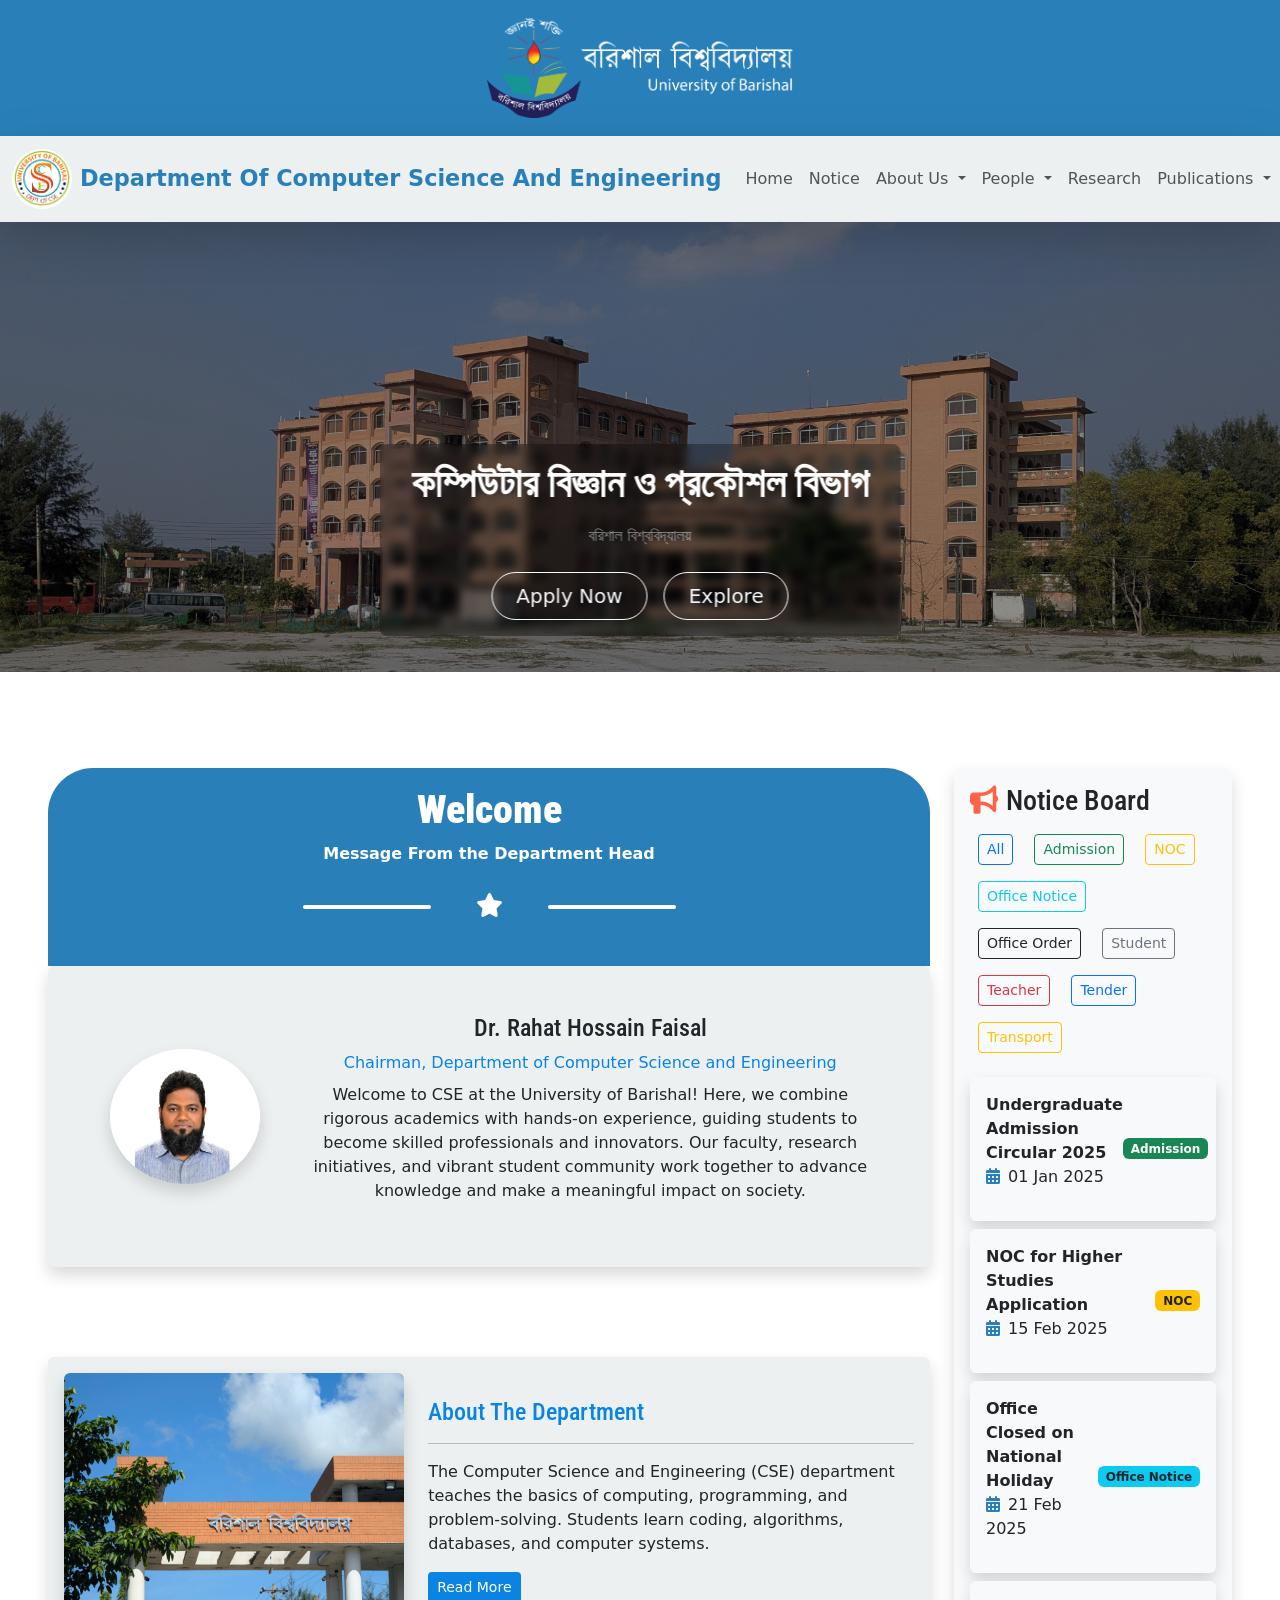
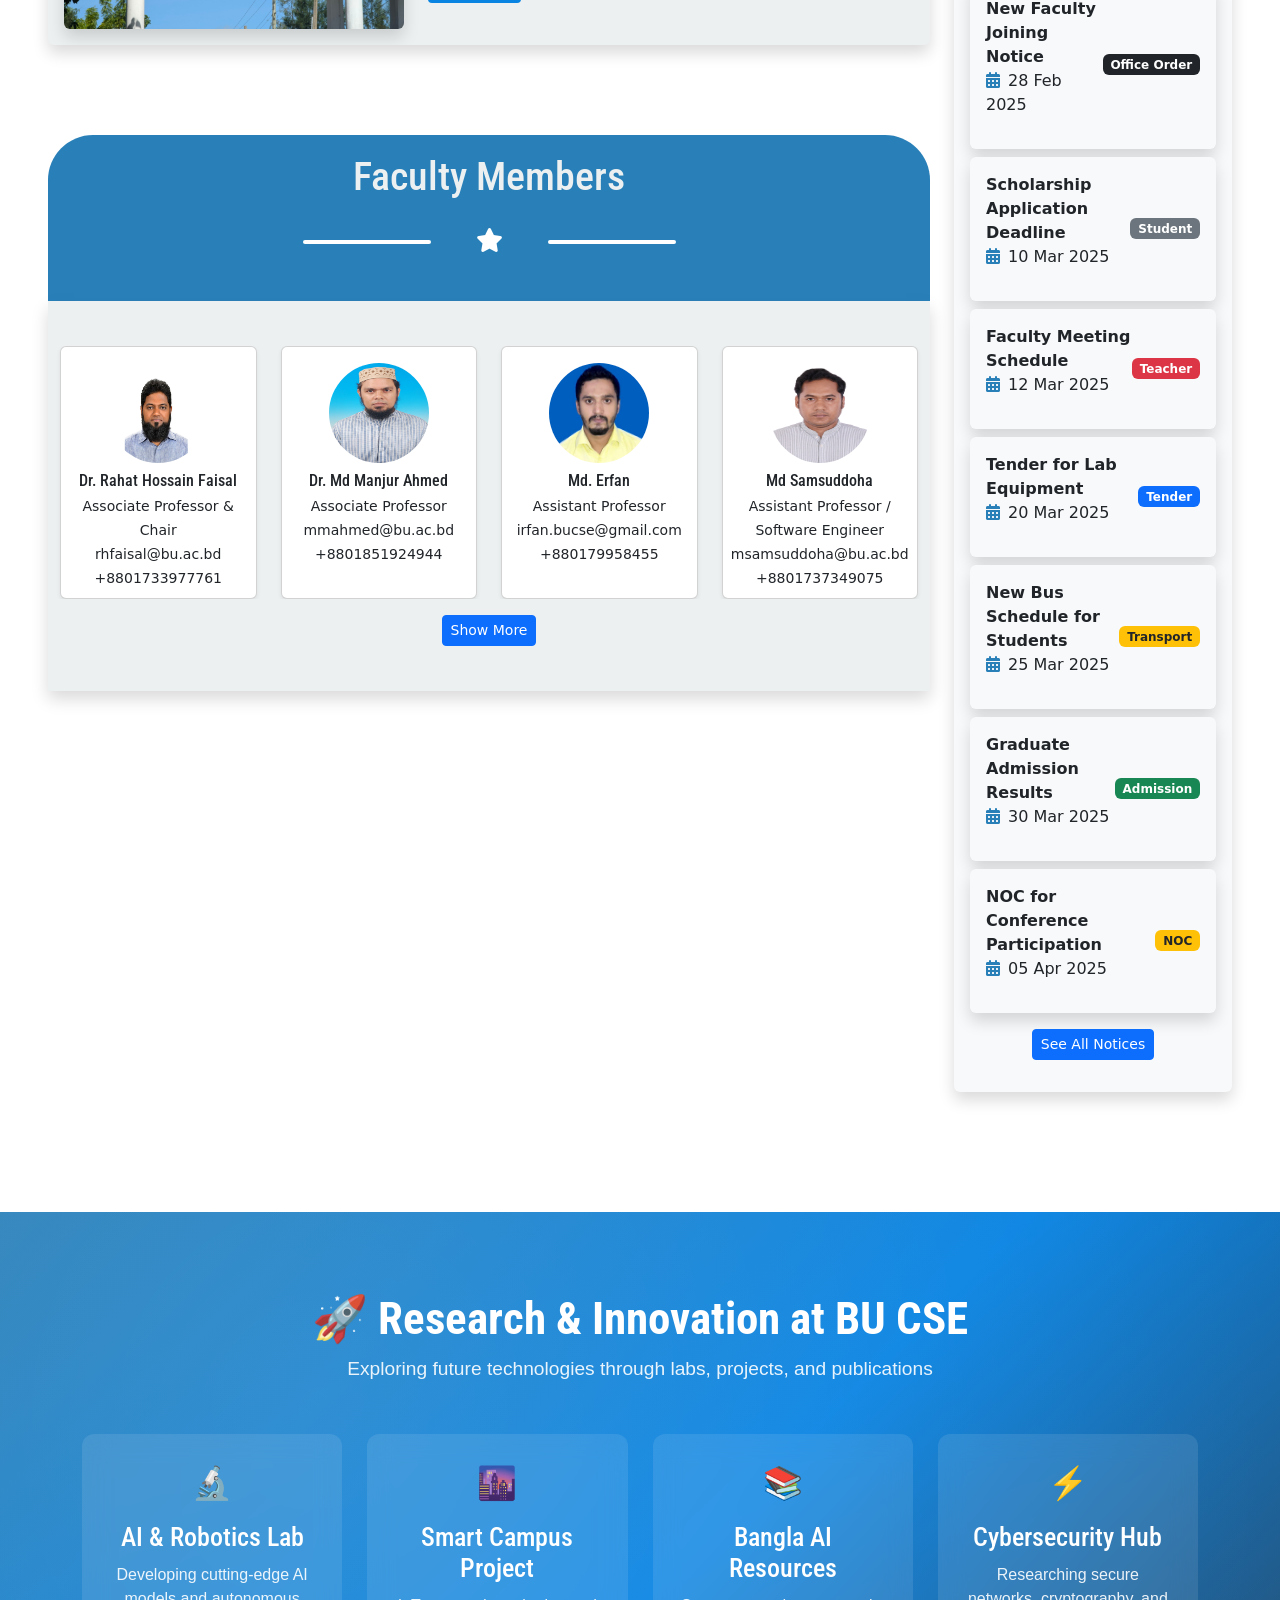
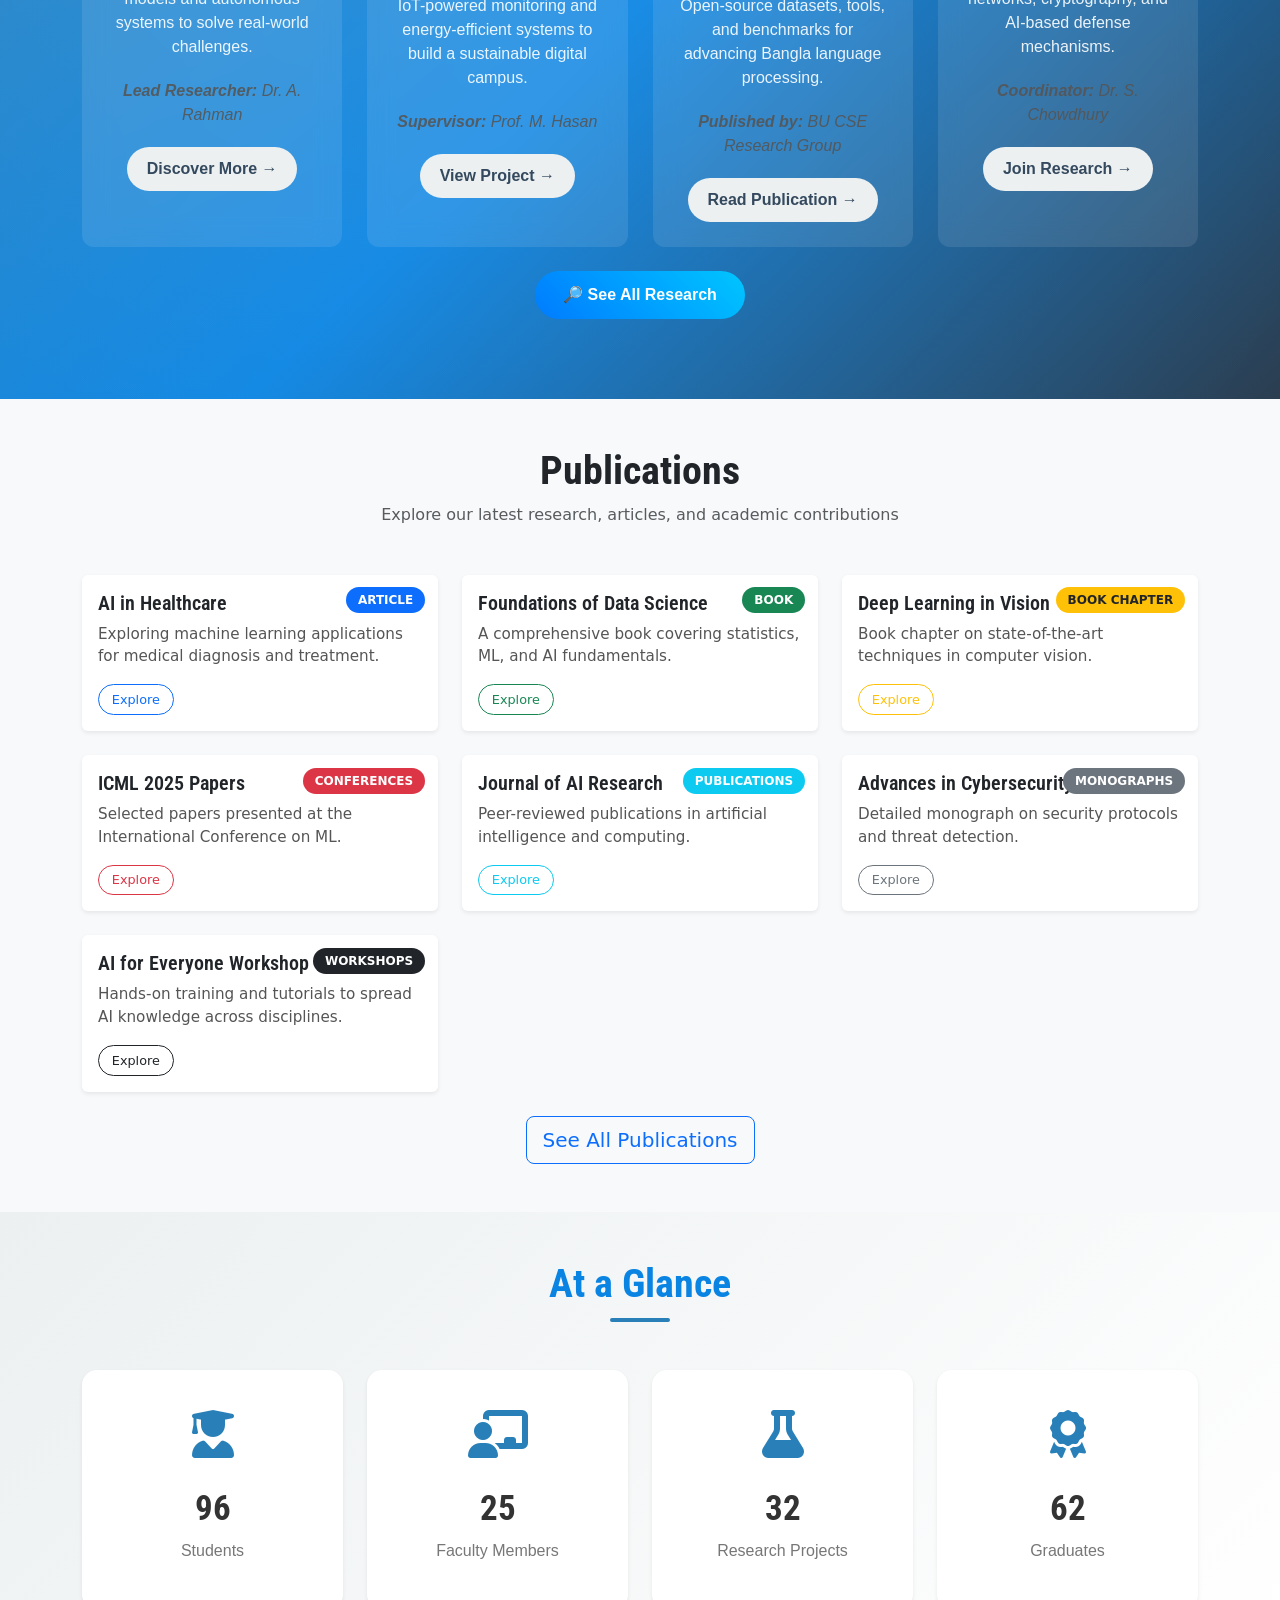
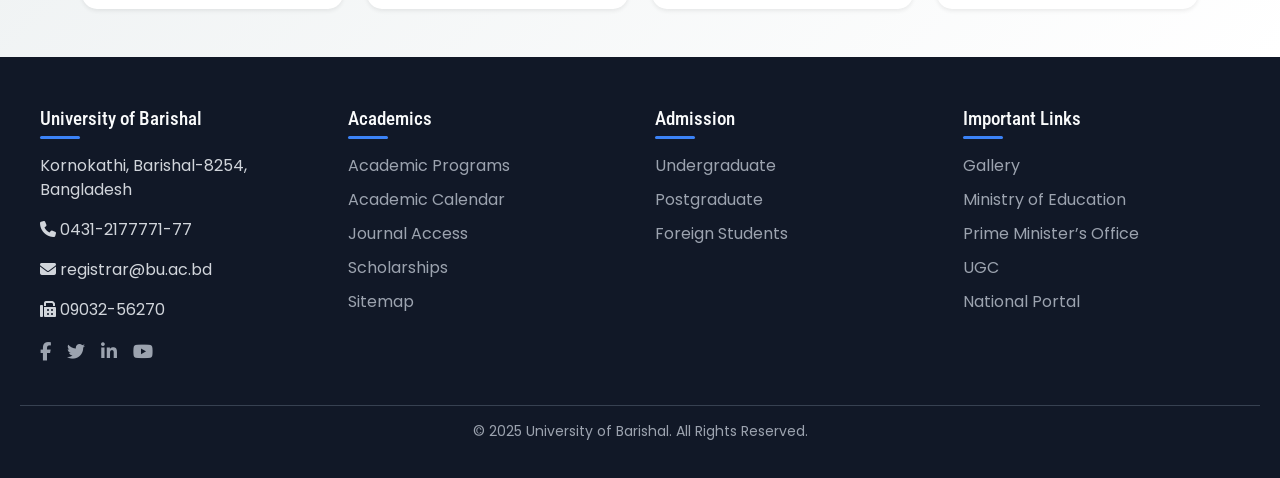
==== commit 3c6cdb3e: "update-1" ====
--- a/index.html
+++ b/index.html
@@ -65,6 +65,11 @@
         <!-- Home -->
         <li class="nav-item">
           <a class="nav-link" href="index.html">Home</a>
+        </li>
+        
+        <!-- Home -->
+        <li class="nav-item">
+          <a class="nav-link" href="notice.html">Notice</a>
         </li>
 
         <!-- About Us -->
@@ -142,6 +147,15 @@
     </div>
   </div>
 </nav>
+
+
+
+<!-- Loader -->
+<div id="loader-wrapper">
+  <div class="loader"></div>
+</div>
+
+
 
 
 
@@ -434,149 +448,149 @@
     <div class="col-12 col-lg-3 mb-4">
 
 
-      <div class="p-3 shadow rounded bg-light">
-
-        
-<h3><i class="fas fa-bullhorn" style="color: tomato; margin-right: 8px;"></i>Notice Board</h3>
-<!-- Filter Buttons -->
-<div class="mb-3">
-  <button class="btn btn-sm btn-outline-primary filter-btn m-2" data-type="all">All</button>
-  <button class="btn btn-sm btn-outline-success filter-btn m-2 " data-type="Admission">Admission</button>
-  <button class="btn btn-sm btn-outline-warning filter-btn m-2 " data-type="NOC">NOC</button>
-  <button class="btn btn-sm btn-outline-info filter-btn m-2 " data-type="Office Notice">Office Notice</button>
-  <button class="btn btn-sm btn-outline-dark filter-btn m-2 " data-type="Office Order">Office Order</button>
-  <button class="btn btn-sm btn-outline-secondary filter-btn m-2 " data-type="Student">Student</button>
-  <button class="btn btn-sm btn-outline-danger filter-btn m-2 " data-type="Teacher">Teacher</button>
-  <button class="btn btn-sm btn-outline-primary filter-btn m-2 " data-type="Tender">Tender</button>
-  <button class="btn btn-sm btn-outline-warning filter-btn m-2 " data-type="Transport">Transport</button>
-</div>
-
-<!-- Notices List -->
-<ul class="list-unstyled" id="noticeList">
-
-  <!-- Admission -->
-  <li data-aos="fade-left">
-    <div class="notice_content shadow my-2 p-3 rounded bg-light d-flex justify-content-between align-items-center" data-type="Admission">
-      <div>
-        <b>Undergraduate Admission Circular 2025</b>
-        <p><i class="fas fa-calendar-alt me-2"></i>01 Jan 2025</p>
-      </div>
-      <span class="badge bg-success">Admission</span>
-    </div>
-  </li>
-
-  <!-- NOC -->
-  <li data-aos="fade-left">
-    <div class="notice_content shadow my-2 p-3 rounded bg-light d-flex justify-content-between align-items-center" data-type="NOC">
-      <div>
-        <b>NOC for Higher Studies Application</b>
-        <p><i class="fas fa-calendar-alt me-2"></i>15 Feb 2025</p>
-      </div>
-      <span class="badge bg-warning text-dark">NOC</span>
-    </div>
-  </li>
-
-  <!-- Office Notice -->
-  <li data-aos="fade-left">
-    <div class="notice_content shadow my-2 p-3 rounded bg-light d-flex justify-content-between align-items-center" data-type="Office Notice">
-      <div>
-        <b>Office Closed on National Holiday</b>
-        <p><i class="fas fa-calendar-alt me-2"></i>21 Feb 2025</p>
-      </div>
-      <span class="badge bg-info text-dark">Office Notice</span>
-    </div>
-  </li>
-
-  <!-- Office Order -->
-  <li data-aos="fade-left">
-    <div class="notice_content shadow my-2 p-3 rounded bg-light d-flex justify-content-between align-items-center" data-type="Office Order">
-      <div>
-        <b>New Faculty Joining Notice</b>
-        <p><i class="fas fa-calendar-alt me-2"></i>28 Feb 2025</p>
-      </div>
-      <span class="badge bg-dark">Office Order</span>
-    </div>
-  </li>
-
-  <!-- Student -->
-  <li data-aos="fade-left">
-    <div class="notice_content shadow my-2 p-3 rounded bg-light d-flex justify-content-between align-items-center" data-type="Student">
-      <div>
-        <b>Scholarship Application Deadline</b>
-        <p><i class="fas fa-calendar-alt me-2"></i>10 Mar 2025</p>
-      </div>
-      <span class="badge bg-secondary">Student</span>
-    </div>
-  </li>
-
-  <!-- Teacher -->
-  <li data-aos="fade-left">
-    <div class="notice_content shadow my-2 p-3 rounded bg-light d-flex justify-content-between align-items-center" data-type="Teacher">
-      <div>
-        <b>Faculty Meeting Schedule</b>
-        <p><i class="fas fa-calendar-alt me-2"></i>12 Mar 2025</p>
-      </div>
-      <span class="badge bg-danger">Teacher</span>
-    </div>
-  </li>
-
-  <!-- Tender -->
-  <li data-aos="fade-left">
-    <div class="notice_content shadow my-2 p-3 rounded bg-light d-flex justify-content-between align-items-center" data-type="Tender">
-      <div>
-        <b>Tender for Lab Equipment</b>
-        <p><i class="fas fa-calendar-alt me-2"></i>20 Mar 2025</p>
-      </div>
-      <span class="badge bg-primary">Tender</span>
-    </div>
-  </li>
-
-  <!-- Transport -->
-  <li data-aos="fade-left">
-    <div class="notice_content shadow my-2 p-3 rounded bg-light d-flex justify-content-between align-items-center" data-type="Transport">
-      <div>
-        <b>New Bus Schedule for Students</b>
-        <p><i class="fas fa-calendar-alt me-2"></i>25 Mar 2025</p>
-      </div>
-      <span class="badge bg-warning text-dark">Transport</span>
-    </div>
-  </li>
-
-  <!-- More Samples -->
-  <li data-aos="fade-left">
-    <div class="notice_content shadow my-2 p-3 rounded bg-light d-flex justify-content-between align-items-center" data-type="Admission">
-      <div>
-        <b>Graduate Admission Results</b>
-        <p><i class="fas fa-calendar-alt me-2"></i>30 Mar 2025</p>
-      </div>
-      <span class="badge bg-success">Admission</span>
-    </div>
-  </li>
-
-  <li data-aos="fade-left">
-    <div class="notice_content shadow my-2 p-3 rounded bg-light d-flex justify-content-between align-items-center" data-type="NOC">
-      <div>
-        <b>NOC for Conference Participation</b>
-        <p><i class="fas fa-calendar-alt me-2"></i>05 Apr 2025</p>
-      </div>
-      <span class="badge bg-warning text-dark">NOC</span>
-    </div>
-  </li>
-
-  <!-- See All -->
-  <li data-aos="fade-down">
-    <div class="text-center mt-3">
-      <a href="all-notices.html" class="btn btn-primary btn-sm">See All Notices</a>
-    </div>
-  </li>
-
-</ul>
-
-
-
-
-
-      </div>
+                    <div class="p-3 shadow rounded bg-light">
+
+                      
+              <h3><i class="fas fa-bullhorn" style="color: tomato; margin-right: 8px;"></i>Notice Board</h3>
+              <!-- Filter Buttons -->
+              <div class="mb-3">
+                <button class="btn btn-sm btn-outline-primary filter-btn m-2" data-type="all">All</button>
+                <button class="btn btn-sm btn-outline-success filter-btn m-2 " data-type="Admission">Admission</button>
+                <button class="btn btn-sm btn-outline-warning filter-btn m-2 " data-type="NOC">NOC</button>
+                <button class="btn btn-sm btn-outline-info filter-btn m-2 " data-type="Office Notice">Office Notice</button>
+                <button class="btn btn-sm btn-outline-dark filter-btn m-2 " data-type="Office Order">Office Order</button>
+                <button class="btn btn-sm btn-outline-secondary filter-btn m-2 " data-type="Student">Student</button>
+                <button class="btn btn-sm btn-outline-danger filter-btn m-2 " data-type="Teacher">Teacher</button>
+                <button class="btn btn-sm btn-outline-primary filter-btn m-2 " data-type="Tender">Tender</button>
+                <button class="btn btn-sm btn-outline-warning filter-btn m-2 " data-type="Transport">Transport</button>
+              </div>
+
+              <!-- Notices List -->
+              <ul class="list-unstyled" id="noticeList">
+
+                <!-- Admission -->
+                <li data-aos="fade-left">
+                  <div class="notice_content shadow my-2 p-3 rounded bg-light d-flex justify-content-between align-items-center" data-type="Admission">
+                    <div>
+                      <b>Undergraduate Admission Circular 2025</b>
+                      <p><i class="fas fa-calendar-alt me-2"></i>01 Jan 2025</p>
+                    </div>
+                    <span class="badge bg-success">Admission</span>
+                  </div>
+                </li>
+
+                <!-- NOC -->
+                <li data-aos="fade-left">
+                  <div class="notice_content shadow my-2 p-3 rounded bg-light d-flex justify-content-between align-items-center" data-type="NOC">
+                    <div>
+                      <b>NOC for Higher Studies Application</b>
+                      <p><i class="fas fa-calendar-alt me-2"></i>15 Feb 2025</p>
+                    </div>
+                    <span class="badge bg-warning text-dark">NOC</span>
+                  </div>
+                </li>
+
+                <!-- Office Notice -->
+                <li data-aos="fade-left">
+                  <div class="notice_content shadow my-2 p-3 rounded bg-light d-flex justify-content-between align-items-center" data-type="Office Notice">
+                    <div>
+                      <b>Office Closed on National Holiday</b>
+                      <p><i class="fas fa-calendar-alt me-2"></i>21 Feb 2025</p>
+                    </div>
+                    <span class="badge bg-info text-dark">Office Notice</span>
+                  </div>
+                </li>
+
+                <!-- Office Order -->
+                <li data-aos="fade-left">
+                  <div class="notice_content shadow my-2 p-3 rounded bg-light d-flex justify-content-between align-items-center" data-type="Office Order">
+                    <div>
+                      <b>New Faculty Joining Notice</b>
+                      <p><i class="fas fa-calendar-alt me-2"></i>28 Feb 2025</p>
+                    </div>
+                    <span class="badge bg-dark">Office Order</span>
+                  </div>
+                </li>
+
+                <!-- Student -->
+                <li data-aos="fade-left">
+                  <div class="notice_content shadow my-2 p-3 rounded bg-light d-flex justify-content-between align-items-center" data-type="Student">
+                    <div>
+                      <b>Scholarship Application Deadline</b>
+                      <p><i class="fas fa-calendar-alt me-2"></i>10 Mar 2025</p>
+                    </div>
+                    <span class="badge bg-secondary">Student</span>
+                  </div>
+                </li>
+
+                <!-- Teacher -->
+                <li data-aos="fade-left">
+                  <div class="notice_content shadow my-2 p-3 rounded bg-light d-flex justify-content-between align-items-center" data-type="Teacher">
+                    <div>
+                      <b>Faculty Meeting Schedule</b>
+                      <p><i class="fas fa-calendar-alt me-2"></i>12 Mar 2025</p>
+                    </div>
+                    <span class="badge bg-danger">Teacher</span>
+                  </div>
+                </li>
+
+                <!-- Tender -->
+                <li data-aos="fade-left">
+                  <div class="notice_content shadow my-2 p-3 rounded bg-light d-flex justify-content-between align-items-center" data-type="Tender">
+                    <div>
+                      <b>Tender for Lab Equipment</b>
+                      <p><i class="fas fa-calendar-alt me-2"></i>20 Mar 2025</p>
+                    </div>
+                    <span class="badge bg-primary">Tender</span>
+                  </div>
+                </li>
+
+                <!-- Transport -->
+                <li data-aos="fade-left">
+                  <div class="notice_content shadow my-2 p-3 rounded bg-light d-flex justify-content-between align-items-center" data-type="Transport">
+                    <div>
+                      <b>New Bus Schedule for Students</b>
+                      <p><i class="fas fa-calendar-alt me-2"></i>25 Mar 2025</p>
+                    </div>
+                    <span class="badge bg-warning text-dark">Transport</span>
+                  </div>
+                </li>
+
+                <!-- More Samples -->
+                <li data-aos="fade-left">
+                  <div class="notice_content shadow my-2 p-3 rounded bg-light d-flex justify-content-between align-items-center" data-type="Admission">
+                    <div>
+                      <b>Graduate Admission Results</b>
+                      <p><i class="fas fa-calendar-alt me-2"></i>30 Mar 2025</p>
+                    </div>
+                    <span class="badge bg-success">Admission</span>
+                  </div>
+                </li>
+
+                <li data-aos="fade-left">
+                  <div class="notice_content shadow my-2 p-3 rounded bg-light d-flex justify-content-between align-items-center" data-type="NOC">
+                    <div>
+                      <b>NOC for Conference Participation</b>
+                      <p><i class="fas fa-calendar-alt me-2"></i>05 Apr 2025</p>
+                    </div>
+                    <span class="badge bg-warning text-dark">NOC</span>
+                  </div>
+                </li>
+
+                <!-- See All -->
+                <li data-aos="fade-down">
+                  <div class="text-center mt-3">
+                    <a href="notice.html" class="btn btn-primary btn-sm">See All Notices</a>
+                  </div>
+                </li>
+
+              </ul>
+
+
+
+
+
+                    </div>
 
 
     </div>
--- a/style.css
+++ b/style.css
@@ -1226,3 +1226,41 @@
     font-size: 0.95rem;
   }
 }
+
+
+
+
+/* Loader wrapper */
+#loader-wrapper {
+  position: fixed;
+  top: 0;
+  left: 0;
+  width: 100%;
+  height: 100%;
+  background: var(--dc);
+  display: flex;
+  justify-content: center;
+  align-items: center;
+  z-index: 9999;
+}
+
+/* Spinner */
+.loader {
+  border: 8px solid #f3f3f3;
+  border-top: 8px solid var(--pc); /* change color if you want */
+  border-radius: 50%;
+  width: 70px;
+  height: 70px;
+  animation: spin 1s linear infinite;
+  
+}
+
+@keyframes spin {
+  0%   { transform: rotate(0deg); }
+  100% { transform: rotate(360deg); }
+}
+
+/* Hide loader when page is loaded */
+body.loaded #loader-wrapper {
+  display: none;
+}
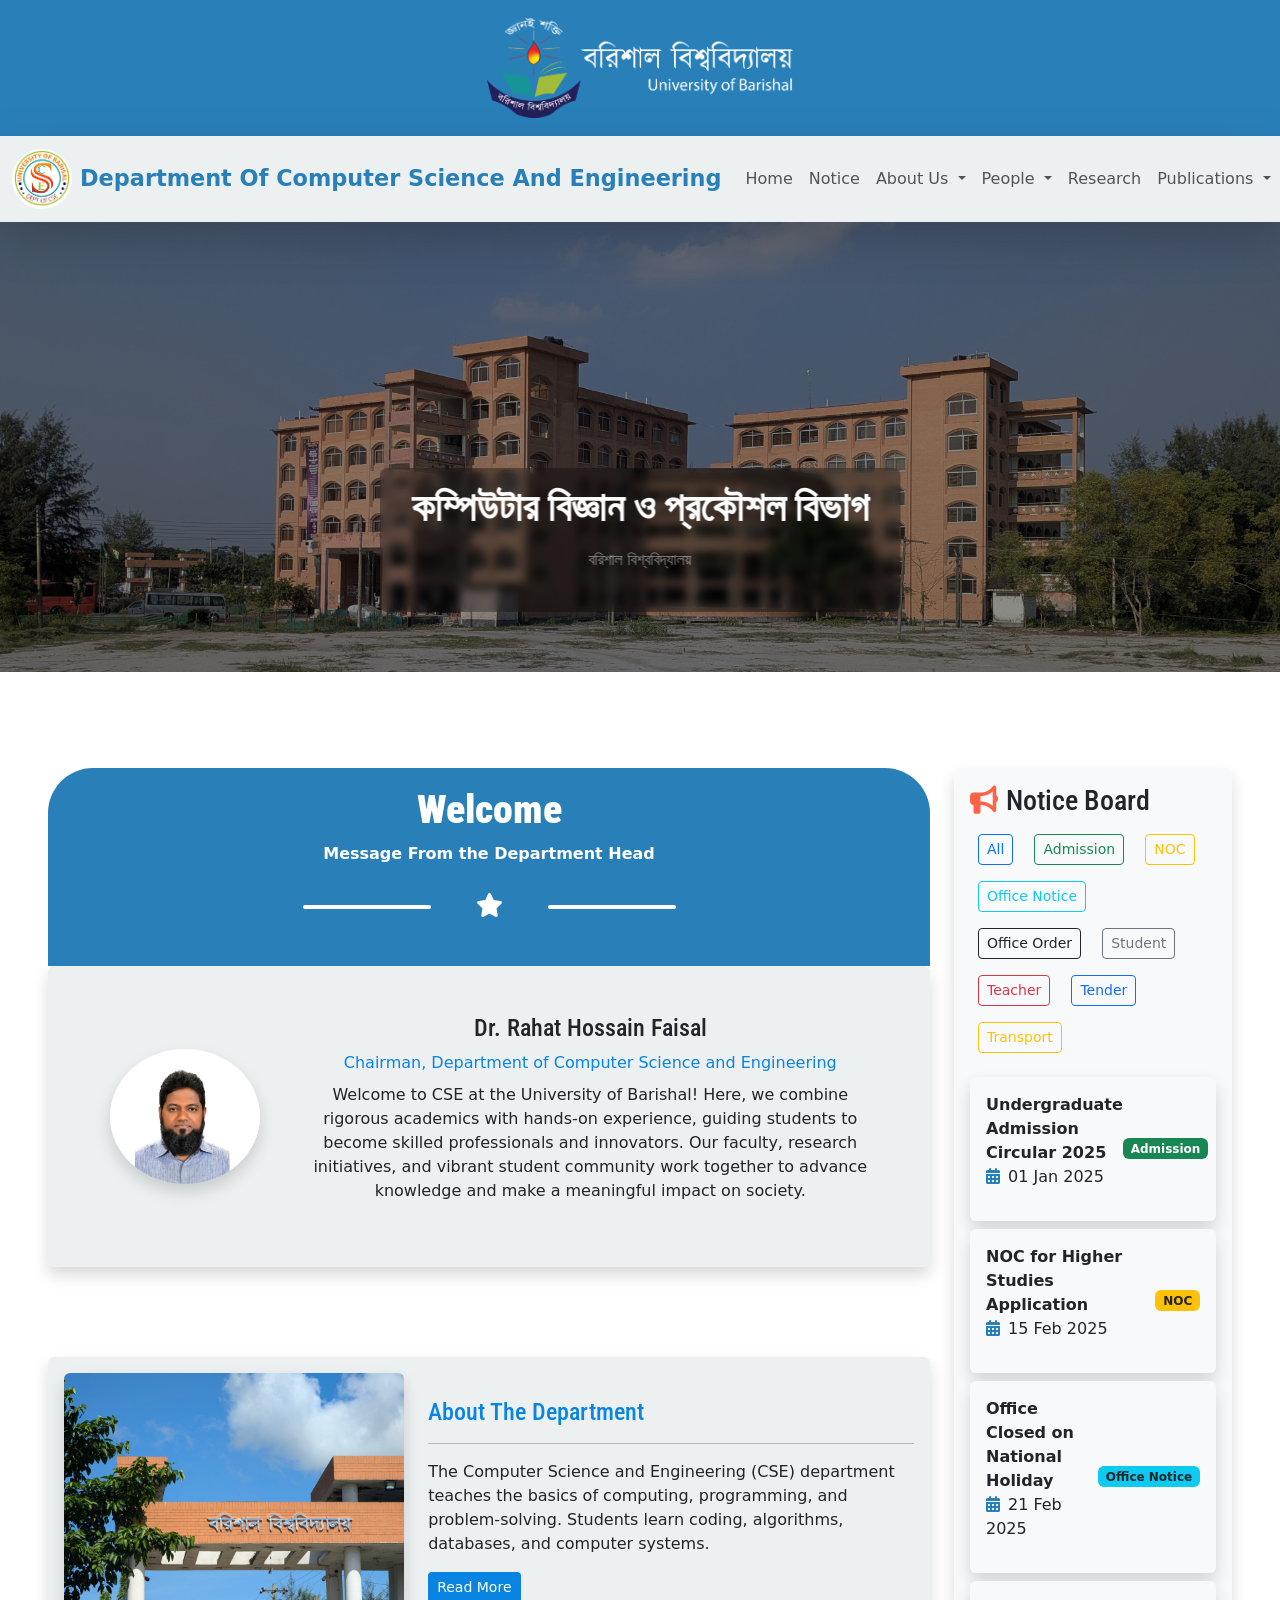
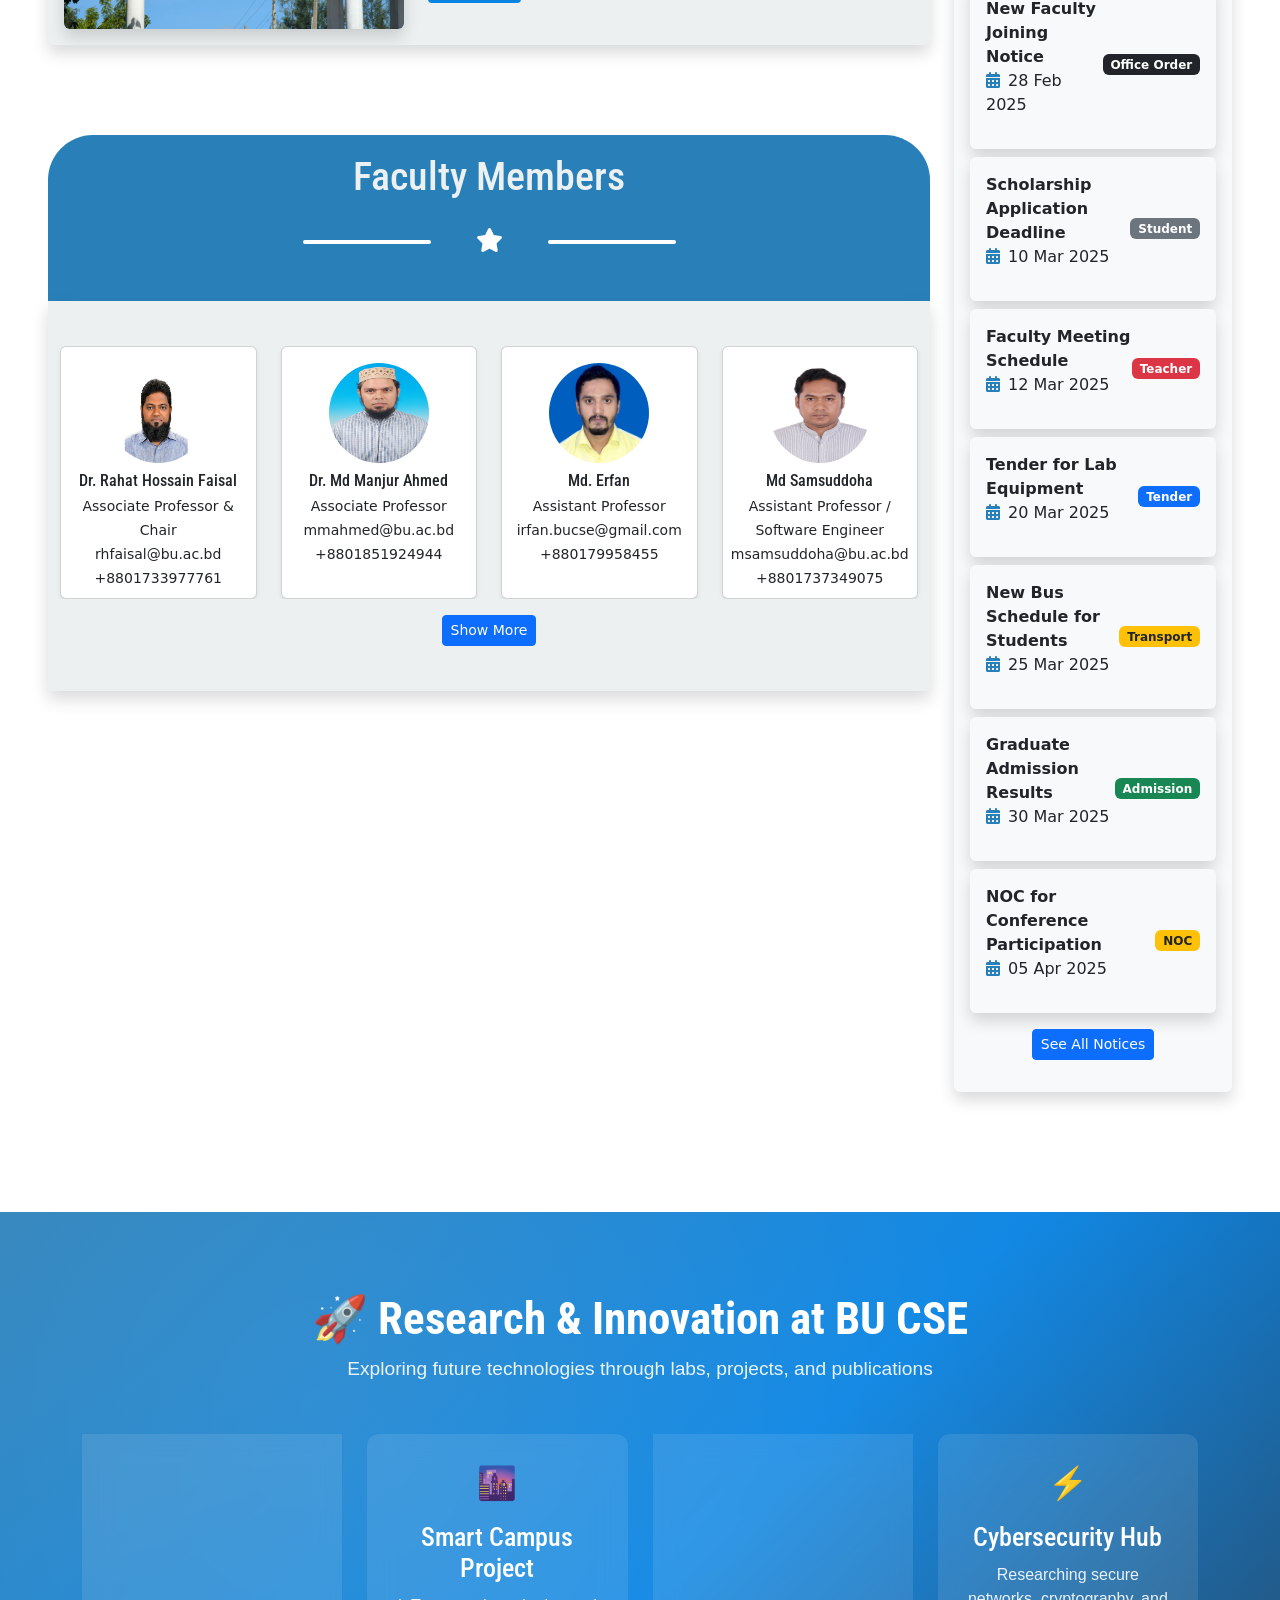
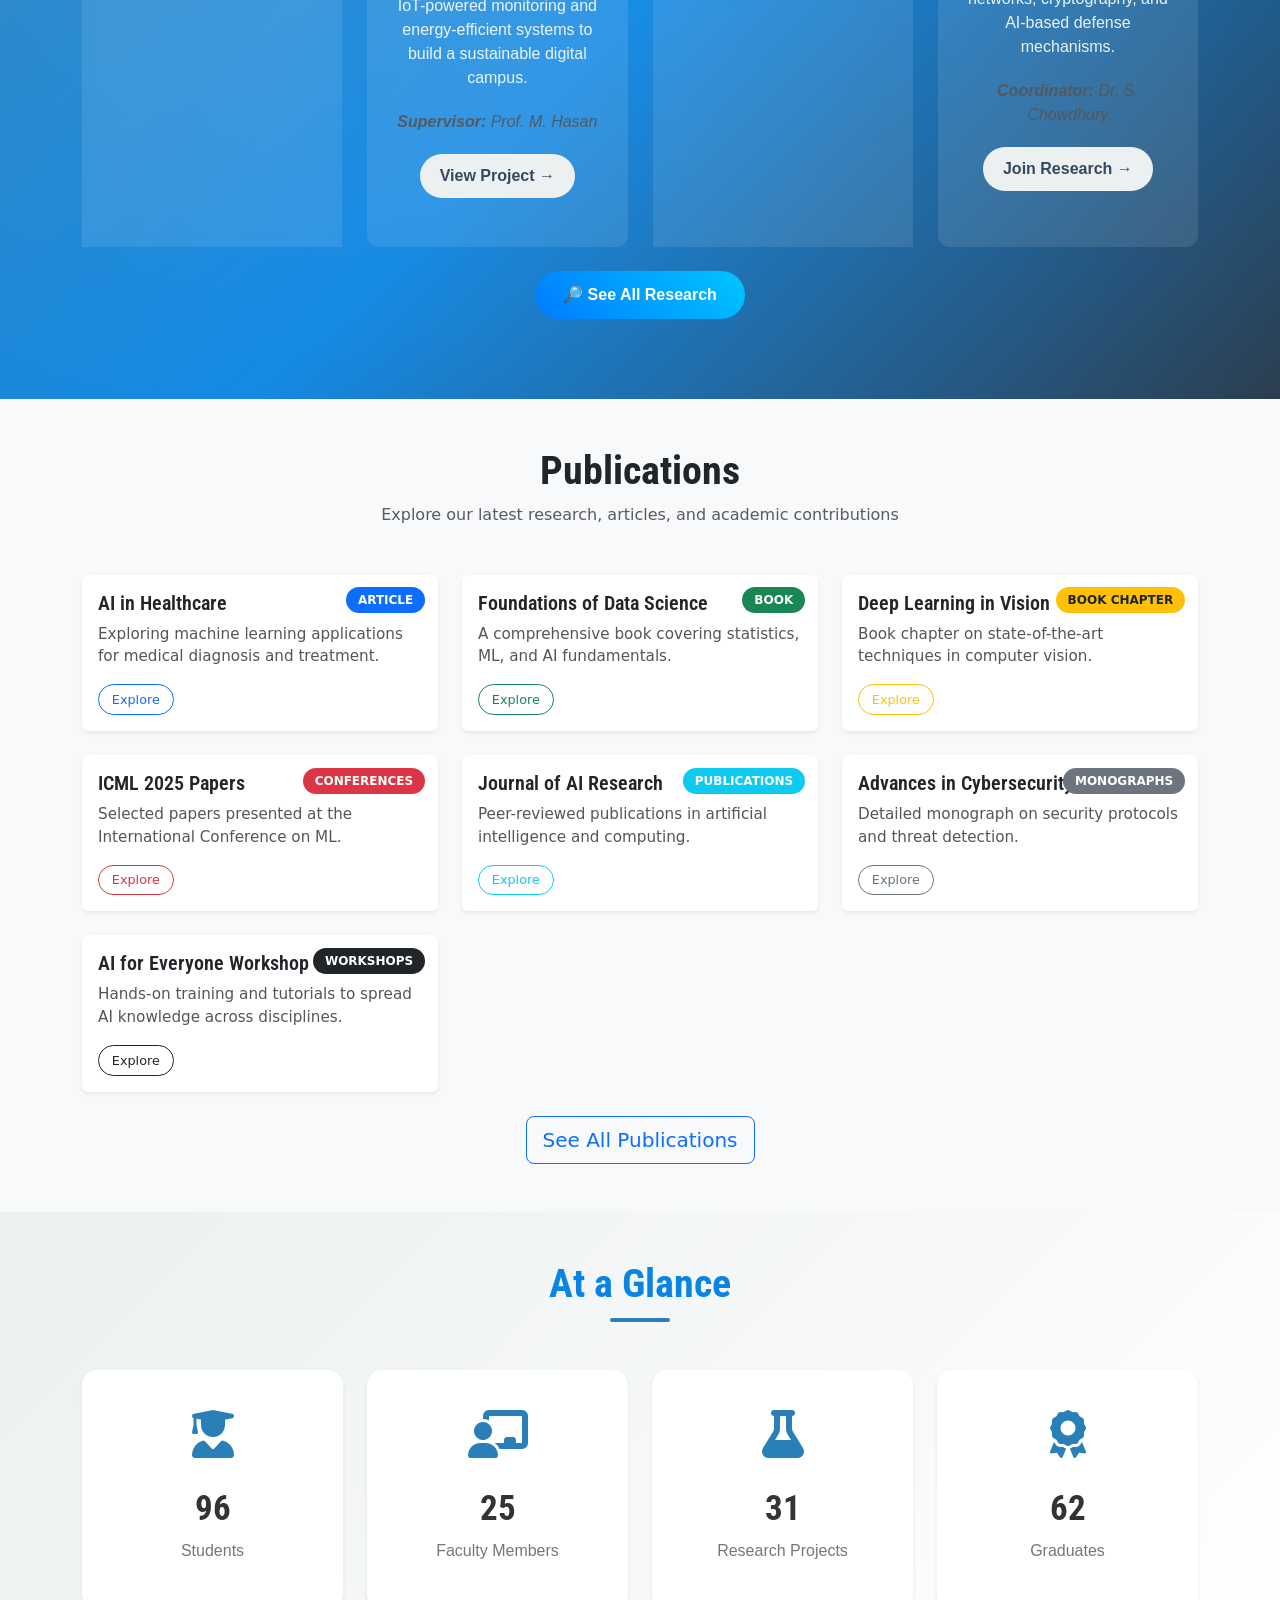
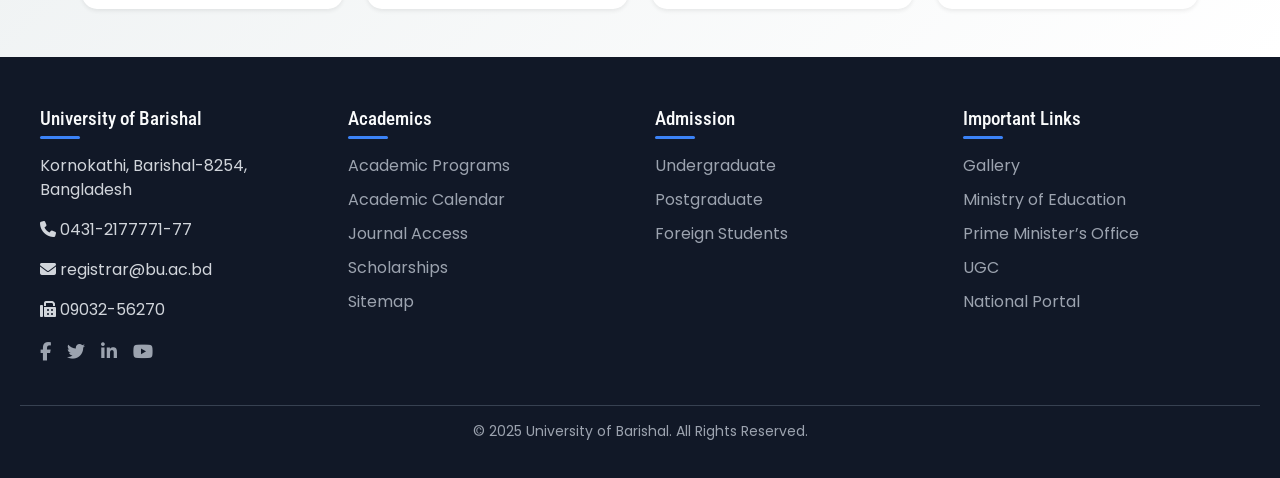
==== commit bbb4826e: "update-3" ====
--- a/index.html
+++ b/index.html
@@ -174,15 +174,6 @@
   <p data-aos="fade-up" class="text-white-50 mb-4">
     বরিশাল বিশ্ববিদ্যালয়
   </p>
-  
-  <div data-aos="zoom-in" class="d-flex justify-content-center gap-3">
-    <a href="#" class="btn btn-outline-light btn-lg px-4 rounded-pill custom-btn">
-      Apply Now
-    </a>
-    <a href="#" class="btn btn-outline-light btn-lg px-4 rounded-pill custom-btn">
-      Explore
-    </a>
-  </div>
 </span>
 
 
--- a/style.css
+++ b/style.css
@@ -1145,7 +1145,6 @@
 .research-card:hover {
   transform: translateY(-10px);
   box-shadow: 0 15px 25px rgba(0,0,0,0.2);
-  background: #f8f9fa;
 }
 
 .card-icon {
